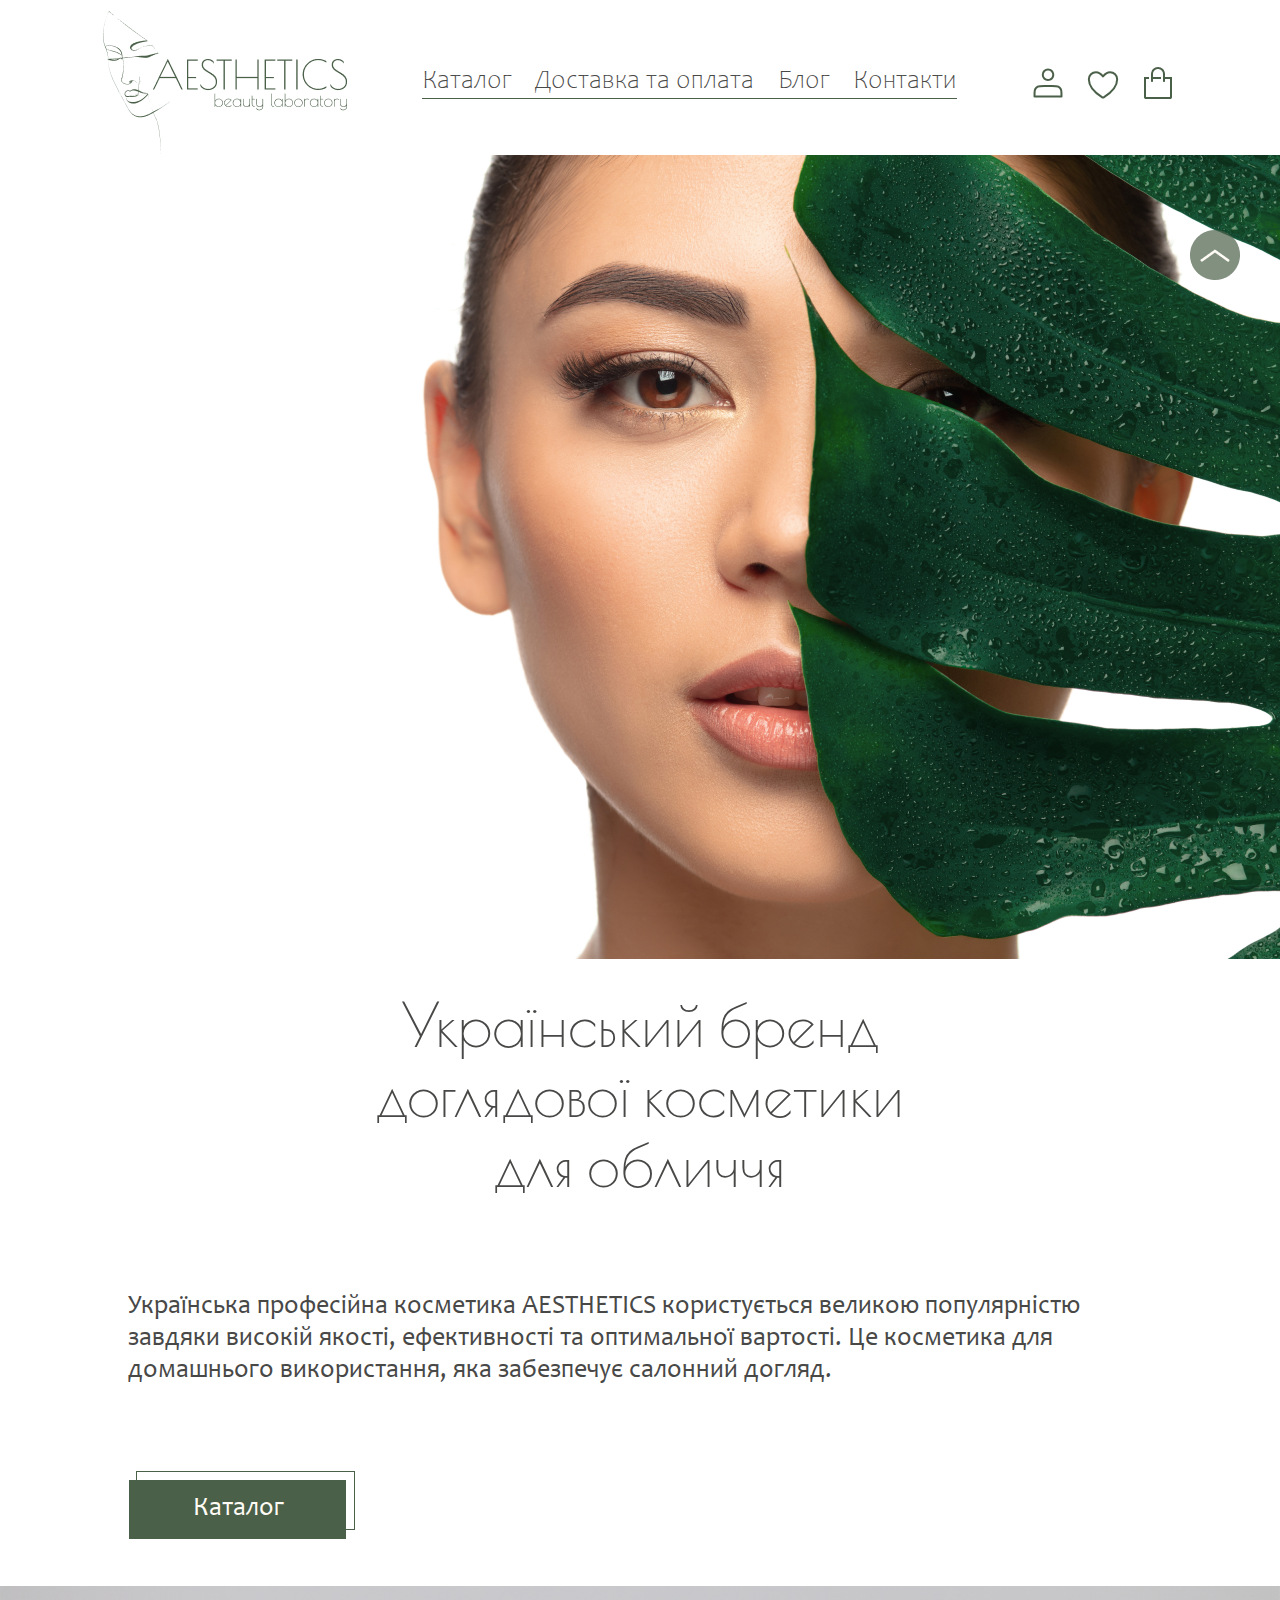
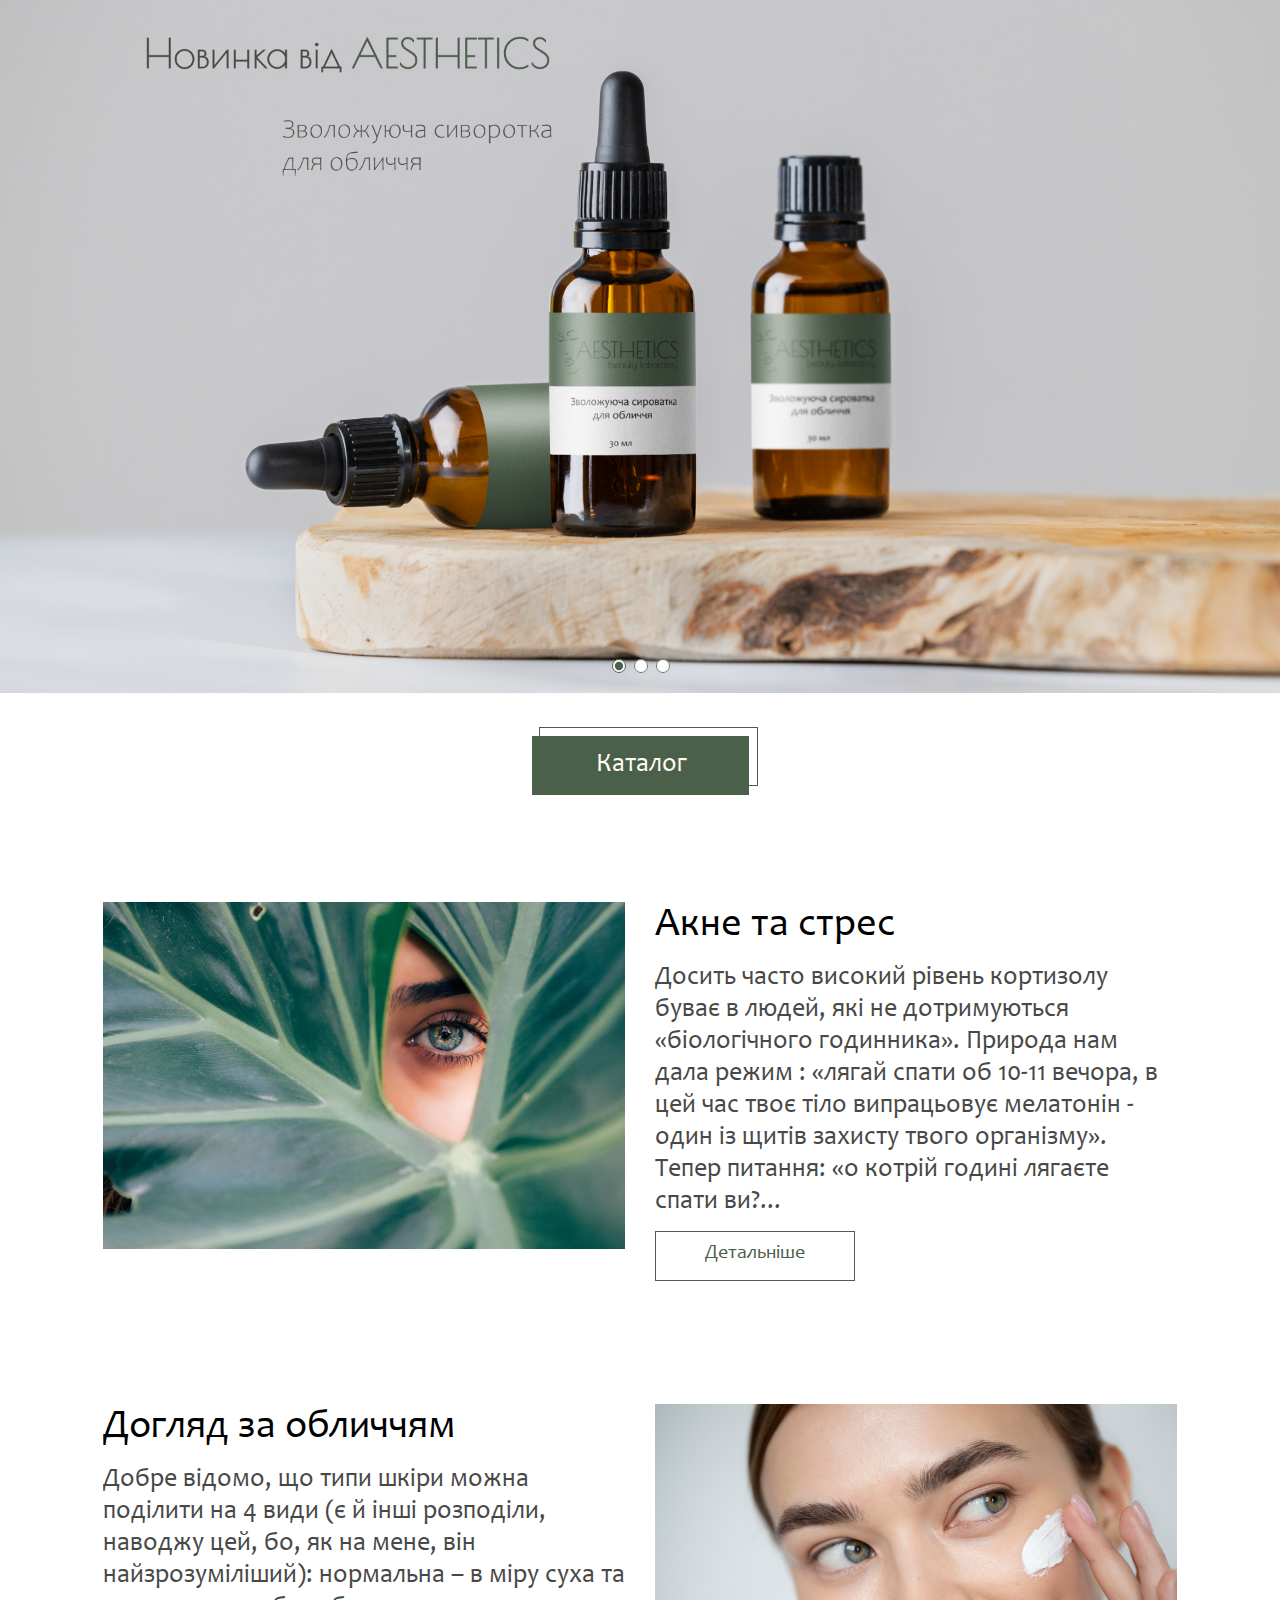
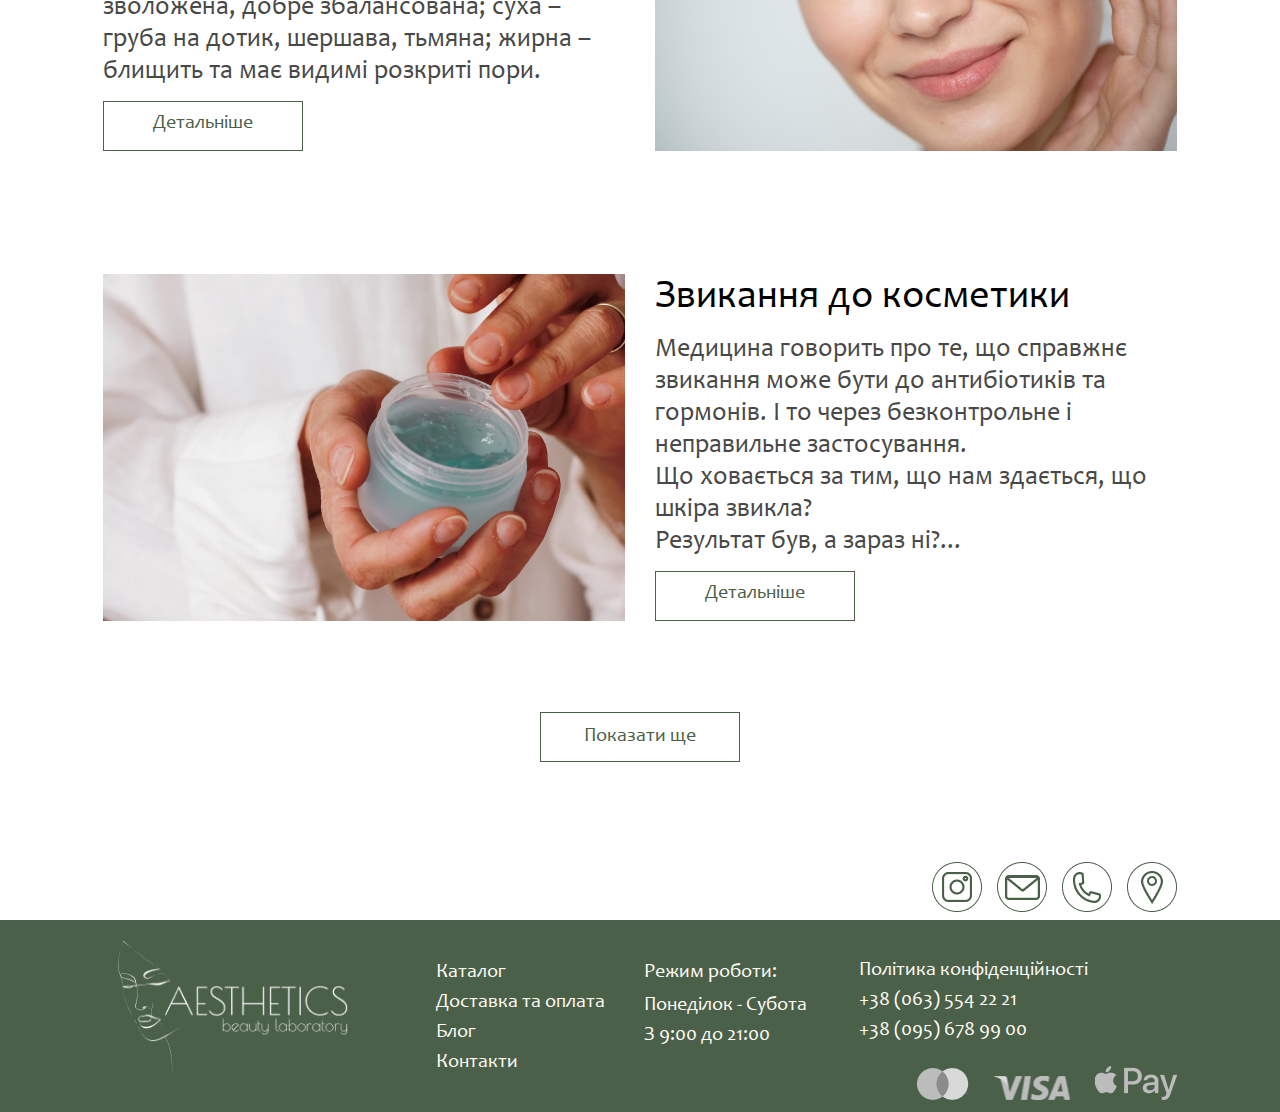
==== index.html @ 7d7f5aa7 "Modified responsive design for hero section" ====
<!DOCTYPE html>
<html xmlns="http://www.w3.org/1999/xhtml" lang="uk">
<head>
	<meta http-equiv="Content-Type" content="text/html; charset=utf-8" />
	<meta name="viewport" content="width=device-width; initial-scale=1" />
	<!-- <link href="//db.onlinewebfonts.com/c/e662339992c4abf5b43f537391bd3169?family=Candara" rel="stylesheet" type="text/css"/> -->
	<link rel="preconnect" href="https://fonts.googleapis.com">
	<link rel="preconnect" href="https://fonts.gstatic.com" crossorigin>
	<link href="https://fonts.googleapis.com/css2?family=Inter:wght@300&family=Poiret+One&display=swap" rel="stylesheet">
	<link rel="stylesheet" href="css/all.css" type="text/css"/>
	<link rel="stylesheet" href="css/fonts.css" type="text/css"/>
	<script src="https://code.jquery.com/jquery-3.6.3.min.js" integrity="sha256-pvPw+upLPUjgMXY0G+8O0xUf+/Im1MZjXxxgOcBQBXU=" crossorigin="anonymous"></script>
	<script src="./js/jquery-3.6.2.min.js"></script>
	<script src="./js/main.js"></script>
	<title>AESTHETICS</title>
</head>
<body>
	<div id="wrapper">
		<header>
			<div class="layout">
				<h1 class="hidden">Домашня сторінка- Aesthetics</h1>
				<a href="./index.html" target="_blank" rel="noopener noreferrer">
					<img src="./images/logo_2.png" alt="logo" class="header-logo">
				</a>
				<nav>
					<ul class="nav-menu">
						<li>
							<a href="./catalogue.html" target="_blank" rel="noopener noreferrer">Каталог</a>
						</li>
						<li>
							<a href="./delivery_payment.html" target="_blank" rel="noopener noreferrer">Доставка та оплата</a>
						</li>
						<li>
							<a href="./blog/acne_stress.html" target="_blank" rel="noopener noreferrer">Блог</a>
						</li>
						<li>
							<a href="./contacts.html" target="_blank" rel="noopener noreferrer">Контакти</a>
						</li>
					</ul>
				</nav>
				<ul class="user-utilities user-utilities-main">
					<li class="nav-cabinet">
						<a href="./personal_cabinet.html" target="_blank" rel="noopener noreferrer">
						</a>
					</li>
					<li class="nav-favorite">
						<a href="./personal_cabinet.html#wish-list" target="_blank" rel="noopener noreferrer">
						</a>
					</li>
					<li class="nav-basket">
						<a href="./basket.html" target="_blank" rel="noopener noreferrer">
						</a>
					</li>
				</ul>
				<!-- <div class="mobile-menu-utilities">
					<ul class="user-utilities-burger">
						<li class="nav-cabinet">
							<a href="./personal_cabinet.html" target="_blank" rel="noopener noreferrer">
							</a>
						</li>
						<li class="nav-basket">
							<a href="./basket.html" target="_blank" rel="noopener noreferrer">
							</a>
						</li>
					</ul> -->
					<!-- <div class="burger-menu">
						<input class="menu-btn" type="checkbox" id="menu-btn" />
						<label class="menu-icon" for="menu-btn"><span class="navicon"></span></label>
						<ul class="menu">
							<li>
								<a href="./catalogue.html" target="_blank" rel="noopener noreferrer">Каталог</a>
							</li>
							<li>
								<a href="./delivery_payment.html" target="_blank" rel="noopener noreferrer">Доставка та оплата</a>
							</li>
							<li>
								<a href="./blog/acne_stress.html" target="_blank" rel="noopener noreferrer">Блог</a>
							</li>
							<li>
								<a href="./contacts.html" target="_blank" rel="noopener noreferrer">Контакти</a>
							</li>
						</ul>
					</div> -->
				<!-- </div> -->
			</div>
		</header>
		<main>
			<div id="content">
				<section class="first-view">
					<div class="img-holder">
						<img src="./images/woman_palm_leave.png" alt="woman hidding after palm tree leave">
					</div>
					<div class="text-layout">
						<div class="text">
							<h2>
								Український бренд
								<br> доглядової косметики
								<br> для обличчя
							</h2>
							<p>
								Українська професійна косметика AESTHETICS користується великою популярністю завдяки високій якості, ефективності та оптимальної вартості. Це косметика для домашнього використання, яка забезпечує салонний догляд.
							</p>
							<div class="catalogue-btn-container">
								<a href="./catalogue.html" target="_blank" rel="noopener noreferrer nofollow">Каталог</a>
							</div>
						</div>
					</div>
				</section>
				<section class="novelty">
					<h2 class="hidden">Банери</h2>
					<div class="img-holder">
						<img src="./images/hero_banner.png" alt="Serum Bottles" class="slide1" id="slide1">
						<img src="./images/hero_banner_5.jpg" alt="Serum Bottles" class="slide2" id="slide2">
						<img src="./images/hero_banner_7.png" alt="Serum Bottles" class="slide3" id="slide3">
						<!-- <h2 class="novelty-title">Новинка від AESTHETICS</h2>
						<p class="novelty-text">Зволожуюча сиворотка для обличчя</p> -->
					</div>
					<div class="radio-btn">
						<form action="index.html" method="post" id="slider-form" onclick = 'showSlides(event)'>
							<input type="radio" id="newProductRadioBtn1" name="newProduct" checked="checked">
							<input type="radio" id="newProductRadioBtn2" name="newProduct">
							<input type="radio" id="newProductRadioBtn3" name="newProduct">
						</form>
					</div>
					<div class="catalogue-btn-container">
						<a href="./catalogue.html" target="_blank" rel="noopener noreferrer nofollow">Каталог</a>
					</div>
				</section>
				<section class="main-blog">
					<div class="layout">
						<h2 class="hidden">Блог прев'ю</h2>
						<ul>
							<li class="acne-stress" id="blog-1">
								<div class="img-holder">
									<img src="./images/acne_stress.png" alt="Eye and palm leave">
								</div>
								<div class="text">
									<h3>
										Акне та стрес
									</h3>
									<p>
										Досить часто високий рівень кортизолу буває в людей, які не дотримуються «біологічного годинника». Природа нам дала режим : «лягай спати об 10-11 вечора, в цей час твоє тіло випрацьовує мелатонін -  один із щитів захисту твого організму». Тепер питання: «о котрій годині лягаєте спати ви?...
									</p>
									<img src="./images/acne_stress.png" alt="Eye and palm leave" class="main-blog-mobile">
									<a href="../blog/acne_stress.html" target="_blank" rel="noopener noreferrer nofollow" class="more-details-btn">Детальніше</a>
								</div>
							</li>
							<li class="face-care">
								<div class="text">
									<h3>
										Догляд за обличчям
									</h3>
									<p>
										Добре відомо, що типи шкіри можна поділити на 4 види (є й інші розподіли, наводжу цей, бо, як на мене, він найзрозуміліший): нормальна – в міру суха та зволожена, добре збалансована; суха – груба на дотик, шершава, тьмяна; жирна – блищить та має видимі розкриті пори.
									</p>
									<img src="./images/face_care.png" alt="Woman smears her face with cream" class="main-blog-mobile">
									<a href="#" target="_blank" rel="noopener noreferrer nofollow" class="more-details-btn">Детальніше</a>
								</div>
								<div class="img-holder">
										<img src="./images/face_care.png" alt="Woman smears her face with cream">
								</div>
							</li>
							<li class="cosmetics-addictivity">
								<div class="img-holder">
									<img src="./images/addictivity.png" alt="Cream in hands">
								</div>
								<div class="text">
									<h3>
										Звикання до косметики
									</h3>
									<div class="text-blog-mobile">
										<p>
											Медицина говорить про те, що справжнє звикання може бути до антибіотиків та гормонів. І то через безконтрольне і неправильне застосування.
										</p>
										<p>
											Що ховається за тим, що нам здається, що шкіра звикла?</p>
										<p>
											Результат був, а зараз ні?...
		                </p>
									</div>
									<p class="text-blog-1">
										Медицина говорить про те, що справжнє звикання може бути до антибіотиків та гормонів. І то через безконтрольне і неправильне застосування.
									</p>
									<p class="text-blog-2">
										Що ховається за тим, що нам здається, що шкіра звикла?</p>
									<p class="text-blog-3">
										Результат був, а зараз ні?...
	                </p>
									<img src="./images/addictivity.png" alt="Cream in hands" class="main-blog-mobile">
									<a href="#" target="_blank" rel="noopener noreferrer nofollow" class="more-details-btn">Детальніше</a>
								</div>
							</li>
						</ul>
						<div class="show-more">
							<a href="./blog/acne_stress.html" target="_blank" rel="noopener noreferrer" class="show-more-btn">Показати ще</a>
						</div>
					</div>
				</section>
			</div>
		</main>
		<footer>
			<section class="footer-quick-contacts">
				<div class="layout">
					<h2 class="hidden">
						Швидкі контакти
					</h2>
					<ul>
						<li class="footer-instagram">
							<a href="#" target="_blank" rel="noopener noreferrer">
							</a>
						</li>
						<li class="footer-email">
							<a href="#" target="_blank" rel="noopener noreferrer">
							</a>
						</li>
						<li class="footer-phone">
							<a href="#" target="_blank" rel="noopener noreferrer">
							</a>
						</li>
						<li class="footer-location">
							<a href="#" target="_blank" rel="noopener noreferrer">
							</a>
						</li>
					</ul>
				</div>
			</section>
			<section class="footer-main">
				<div class="layout">
					<h2 class="hidden">
						Додаткова інформація
					</h2>
					<div class="footer-logo">
						<a href="./index.html" target="_blank" rel="noopener noreferrer">
						<img src="./images/logo_3.png" alt="logo" width="232">
						</a>
					</div>
					<div class="footer-nav">
						<ul>
							<li>
								<a href="./catalogue.html" target="_blank" rel="noopener noreferrer">
									Каталог
								</a>
							</li>
							<li>
								<a href="./delivery_payment.html" target="_blank" rel="noopener noreferrer">
									Доставка та оплата
								</a>
							</li>
							<li>
								<a href="./blog/acne_stress.html" target="_blank" rel="noopener noreferrer">Блог</a>
							</li>
							<li>
								<a href="./contacts.html" target="_blank" rel="noopener noreferrer">
									Контакти
								</a>
							</li>
						</ul>
					</div>
					<div class="working-hours">
						<h3>
							Режим роботи:
						</h3>
						<ul>
							<li>
								Понеділок - Субота
							</li>
							<li>
								З 9:00 до 21:00
							</li>
						</ul>
					</div>
					<div class="footer-last">
						<ul class="footer-contacts">
								<li>
									<a href="#">Політика конфіденційності</a>
								</li>
								<li>
									<a href="tel:+380635542221">+38 (063) 554 22 21</a>
								</li>
								<li>
									<a href="tel:+380956789900">+38 (095) 678 99 00</a>
								</li>
						</ul>
						<div class="payment-methods">
							<ul>
								<li class="mastercard">
								</li>
								<li class="visa">
								</li>
								<li class="apay">
								</li>
							</ul>
						</div>
					</div>
				</div>
			</section>
			<a href="#" class="main-scroll" id="main-scroll" style="visibility: visible;">
				<img src="./images/round_scroll.png" alt="Scroll up">
			</a>
		</footer>
	</div>
</body>
</html>
---- css/all.css ----
/***************************************************              GENERAL RESET STYLES             ***************************************************/

:root {
  --primary-text-color: #484847;
  --secondary-text-color: #FFFBF5;
  --primary-header-color: #000000;
  --primary-accent-color: #4B6049;
}

html, body, div, span, object, iframe,
h1, h2, h3, h4, h5, h6, p, blockquote, pre,
abbr, address, cite, code,
del, dfn, em, img, ins, kbd, q, samp,
small, strong, sub, sup, var,
b, i,
dl, dt, dd, ol, ul, li,
fieldset, form, label, legend,
table, caption, tbody, tfoot, thead, tr, th, td,
article, aside, canvas, details, figcaption, figure,
footer, header, hgroup, menu, nav, section, summary,
time, mark, audio, video {
  margin:0;
  padding:0;
  border:0;
  outline:0;
  font-size:100%;
  vertical-align:baseline;
  background:transparent;
  scroll-behavior: smooth;
}
* {box-sizing: border-box;}
*:focus {outline: none;}
/* body {line-height:1;} */
article,aside,details,figcaption,figure,
footer,header,hgroup,menu,nav,section {
  display:block;
}
nav ul {list-style:none;}
ol, ul {
	list-style: none;
	margin:0;
	padding:0;
}
a {
  margin:0;
  padding:0;
  font-size:100%;
  vertical-align:baseline;
  background:transparent;
	text-decoration:none;
  color: inherit;
}
a:hover {text-decoration:none;}
table {
  border-collapse:collapse;
  border-spacing:0;
}
img {
	border-style:none;
	max-width:100%;
}
form fieldset {
	margin:0;
	padding:0;
	border:none;
}
input, textarea, select {
	vertical-align:middle;
	color:#000;
	padding:0;
}
input, select {vertical-align:middle;}
/* input::-webkit-input-placeholder{color:#000;}
input:focus::-webkit-input-placeholder{color:#000;} */
/*
@media (min-width: 1921px){}
@media (width: 1920px){}
@media (min-width: 1440px) and (max-width: 1919px) {}
@media (min-width: 1360px) and (max-width: 1439px) {}
@media (min-width: 1280px) and (max-width: 1359px) {}
@media (min-width: 1024px) and (max-width: 1279px) {}
@media (min-width: 768px) and (max-width: 1023px) {}
@media (min-width: 375px) and (max-width: 767px) {}
@media (min-width: 320px) and (max-width: 374px) {}
*/
/*
@media (max-width: 1919px) {}
@media (max-width: 1439px) {}
@media (max-width: 1279px) {}
@media (max-width: 767px) {}
*/
body {
  color: var(--primary-text-color);
  font-family: 'Candara', sans-serif;
  font-weight: 400;
  font-size: 26px;
  line-height: 1.23;
}
#wrapper {
	display:block;
	position:relative;
	width:100%;
	height:100%;
}
.layout {
  display: block;
  position:relative;
  overflow: hidden;
  max-width: 1074px;
	margin: 0 auto;
}
header,
main,
footer,
section{
  display: block;
  position:relative;
  overflow: hidden;
  width: 100%;
  margin: 0 auto;
}
#content {
  display: block;
  position: relative;
  overflow: hidden;
  width: 100%;
}
.main-scroll {
  position: fixed;
  z-index: 4;
  width: 50px;
  height: 50px;
  left: 80.5%;
  top: 271px;
}
@media (max-width: 1439px) {
  .main-scroll{
    left: 93%;
    top: 230px;
  }
}
@media (max-width: 1279px) {
  .main-scroll{
    display: none;
  }
}
/* @media (max-width: 1119px) {
  .main-scroll{
    display: none;
  }
} */
@media (max-width: 1074px) {
  .main-scroll{
    display: block;
    top: 185px;
    left: 92%;
    width: 40px;
    height: 40px;
  }
}
.hidden {
  text-indent: -9999px;
  position: absolute;
  top: -9999px;
  left: -9999px;
}

/*--------------------Navigation Section */
header .layout {
  display: flex;
  align-items: center;
  justify-content: space-between;
  max-height: 144px;
  margin: 11px auto 0 auto;
}
@media (max-width: 1074px) {
  header{
    padding-right: 16px;
    padding-left: 16px;
  }
}
/* @media (max-width: 783px) {
  header{
    max-height: 700px;
  }
} */
header .header-logo {
  max-width: 246px;
}
@media (max-width: 1074px) {
  header .header-logo{
    max-width: 200px;
  }
}
header .layout a{
  max-height: 144px;
}
header .nav {
  max-width: 678px;
}
header .nav-menu{
  display: flex;
  justify-content: space-between;
  width: 535px;
  margin: 0 auto;
  border-bottom: 0.5px solid var(--primary-accent-color);
  font-weight: 300;
}
@media (max-width: 1074px) {
  header .nav-menu{
    padding-right: 15px;
    padding-left: 15px;
  }
}
@media (max-width: 929px) {
  header .nav-menu{
    padding-right: 10px;
    padding-left: 10px;
    flex-wrap: wrap;
    max-width: 440px;
    justify-content: space-evenly;
  }
}
@media (max-width: 783px) {
  header .nav-menu{
    display: none;
  }
}
header .nav-menu li{
  transition: all 400ms ease-in-out;
}
header .nav-menu li:hover{
  transform: scale(1.1);
}
header .user-utilities{
  width: 148px;
  display: flex;
  flex-direction: row;
  justify-content: space-between;
}
@media (max-width: 1074px) {
  header .user-utilities{
    max-width: 148px;
  }
}
@media (max-width: 783px) {
  header .user-utilities{
    display: none;
  }
}
header .user-utilities a{
  display: block;
  width: 39px;
  height: 39px;
}

/* @media (max-width 783px){
  header .user-utilities a{
    width: 30px;
    height: 30px;
  }
} */
header .nav-cabinet a,
header .nav-favorite a,
header .nav-basket a {
  transition: all 400ms ease-in-out;
}
header .nav-cabinet a:hover,
header .nav-favorite a:hover,
header .nav-basket a:hover {
  transform: rotate(360deg);
}
header .nav-cabinet a{
  background: url("data:image/svg+xml;charset=UTF-8,%3csvg width='37' height='37' viewBox='0 0 37 37' fill='none' xmlns='http://www.w3.org/2000/svg'%3e%3cpath d='M18.0078 15.0234C18.6973 15.0234 19.3799 14.8876 20.0169 14.6238C20.6539 14.36 21.2326 13.9733 21.7201 13.4857C22.2076 12.9982 22.5943 12.4195 22.8582 11.7825C23.122 11.1456 23.2578 10.4629 23.2578 9.77344C23.2578 9.084 23.122 8.40131 22.8582 7.76435C22.5943 7.12739 22.2076 6.54863 21.7201 6.06113C21.2326 5.57362 20.6539 5.18691 20.0169 4.92307C19.3799 4.65923 18.6973 4.52344 18.0078 4.52344C16.6154 4.52344 15.2801 5.07656 14.2955 6.06113C13.3109 7.04569 12.7578 8.38105 12.7578 9.77344C12.7578 11.1658 13.3109 12.5012 14.2955 13.4857C15.2801 14.4703 16.6154 15.0234 18.0078 15.0234V15.0234ZM4.50781 30.6234V31.5234H31.5078V30.6234C31.5078 27.2634 31.5078 25.5834 30.8538 24.2994C30.2786 23.1705 29.3607 22.2527 28.2318 21.6774C26.9478 21.0234 25.2678 21.0234 21.9078 21.0234H14.1078C10.7478 21.0234 9.06781 21.0234 7.78381 21.6774C6.65489 22.2527 5.73704 23.1705 5.16181 24.2994C4.50781 25.5834 4.50781 27.2634 4.50781 30.6234Z' stroke='%234B6049' stroke-width='2' stroke-linecap='round' stroke-linejoin='round'/%3e%3c/svg%3e ") no-repeat center;
}
/* @media (max-width: 783px) {
  header .nav-cabinet a{
    background: url("../images/icon_cabinet.png") no-repeat center;
  }
} */
header .nav-cabinet a:hover{
  background: url("data:image/svg+xml;charset=UTF-8,%3csvg width='40' height='40' viewBox='0 0 40 40' fill='none' xmlns='http://www.w3.org/2000/svg'%3e%3cpath d='M20 40C31.0457 40 40 31.0457 40 20C40 8.95431 31.0457 0 20 0C8.95431 0 0 8.95431 0 20C0 31.0457 8.95431 40 20 40Z' fill='%234B6049'/%3e%3cpath d='M20 18C20.4596 18 20.9148 17.9095 21.3394 17.7336C21.764 17.5577 22.1499 17.2999 22.4749 16.9749C22.7999 16.6499 23.0577 16.264 23.2336 15.8394C23.4095 15.4148 23.5 14.9596 23.5 14.5C23.5 14.0404 23.4095 13.5852 23.2336 13.1606C23.0577 12.736 22.7999 12.3501 22.4749 12.0251C22.1499 11.7001 21.764 11.4423 21.3394 11.2664C20.9148 11.0905 20.4596 11 20 11C19.0717 11 18.1815 11.3687 17.5251 12.0251C16.8687 12.6815 16.5 13.5717 16.5 14.5C16.5 15.4283 16.8687 16.3185 17.5251 16.9749C18.1815 17.6313 19.0717 18 20 18V18ZM11 28.4V29H29V28.4C29 26.16 29 25.04 28.564 24.184C28.1805 23.4314 27.5686 22.8195 26.816 22.436C25.96 22 24.84 22 22.6 22H17.4C15.16 22 14.04 22 13.184 22.436C12.4314 22.8195 11.8195 23.4314 11.436 24.184C11 25.04 11 26.16 11 28.4Z' stroke='%23FFFBF5' stroke-width='1.33333' stroke-linecap='round' stroke-linejoin='round'/%3e%3c/svg%3e ") no-repeat center;
}
header .nav-favorite a{
  background: url("data:image/svg+xml;charset=UTF-8,%3csvg width='37' height='37' viewBox='0 0 37 37' fill='none' xmlns='http://www.w3.org/2000/svg'%3e%3cg clip-path='url(%23clip0_498_3283)'%3e%3cpath d='M10.9232 7.27344C7.01176 7.27344 3.83984 10.4128 3.83984 14.2859C3.83984 17.4125 5.07943 24.833 17.2812 32.3343C17.4997 32.4673 17.7507 32.5376 18.0065 32.5376C18.2624 32.5376 18.5133 32.4673 18.7318 32.3343C30.9336 24.833 32.1732 17.4125 32.1732 14.2859C32.1732 10.4128 29.0013 7.27344 25.0898 7.27344C21.1784 7.27344 18.0065 11.5234 18.0065 11.5234C18.0065 11.5234 14.8346 7.27344 10.9232 7.27344Z' stroke='%234B6049' stroke-width='2' stroke-linecap='round' stroke-linejoin='round'/%3e%3c/g%3e%3cdefs%3e%3cclipPath id='clip0_498_3283'%3e%3crect width='32' height='28' fill='white' transform='translate(2.00781 6.02344)'/%3e%3c/clipPath%3e%3c/defs%3e%3c/svg%3e ") no-repeat center;
}
header .nav-favorite a:hover{
  background: url("data:image/svg+xml;charset=UTF-8,%3csvg width='40' height='40' viewBox='0 0 40 40' fill='none' xmlns='http://www.w3.org/2000/svg'%3e%3cpath d='M20 40C31.0457 40 40 31.0457 40 20C40 8.95431 31.0457 0 20 0C8.95431 0 0 8.95431 0 20C0 31.0457 8.95431 40 20 40Z' fill='%234B6049'/%3e%3cpath d='M15 11.0833C12.239 11.0833 10 13.2993 10 16.0333C10 18.2403 10.875 23.4783 19.488 28.7733C19.6423 28.8671 19.8194 28.9168 20 28.9168C20.1806 28.9168 20.3577 28.8671 20.512 28.7733C29.125 23.4783 30 18.2403 30 16.0333C30 13.2993 27.761 11.0833 25 11.0833C22.239 11.0833 20 14.0833 20 14.0833C20 14.0833 17.761 11.0833 15 11.0833Z' stroke='%23FFFBF5' stroke-width='1.41176' stroke-linecap='round' stroke-linejoin='round'/%3e%3c/svg%3e ") no-repeat center;
}
@media (max-width: 783px) {
  header .nav-favorite{
    display: none;
  }
}
@media (max-width: 783px) {
  header .user-utilities.user-utilities-main {
    display: none;
  }
}
header .nav-basket a{
  background: url("data:image/svg+xml;charset=UTF-8,%3csvg width='36' height='36' viewBox='0 0 36 36' fill='none' xmlns='http://www.w3.org/2000/svg'%3e%3cg clip-path='url(%23clip0_9_1594)'%3e%3cpath d='M25 12.0156V9.061C25 8.14031 24.8189 7.22864 24.4672 6.37803C24.1154 5.52742 23.5998 4.75454 22.9497 4.10351C22.2997 3.45248 21.5281 2.93606 20.6788 2.58373C19.8295 2.23139 18.9193 2.05005 18 2.05005C17.0807 2.05005 16.1705 2.23139 15.3212 2.58373C14.4719 2.93606 13.7003 3.45248 13.0503 4.10351C12.4002 4.75454 11.8846 5.52742 11.5328 6.37803C11.1811 7.22864 11 8.14031 11 9.061V16.072C11 16.3376 11.1054 16.5923 11.2929 16.7802C11.4804 16.968 11.7348 17.0735 12 17.0735C12.2652 17.0735 12.5196 16.968 12.7071 16.7802C12.8946 16.5923 13 16.3376 13 16.072V14.0188H21V12.0156H13V9.061C13 7.73285 13.5268 6.45909 14.4645 5.51994C15.4021 4.58079 16.6739 4.05318 18 4.05318C19.3261 4.05318 20.5979 4.58079 21.5355 5.51994C22.4732 6.45909 23 7.73285 23 9.061V16.0219C23 16.2875 23.1054 16.5423 23.2929 16.7301C23.4804 16.9179 23.7348 17.0234 24 17.0234C24.2652 17.0234 24.5196 16.9179 24.7071 16.7301C24.8946 16.5423 25 16.2875 25 16.0219V14.0188H30V32.0469H6V14.0188H9V12.0156H4V32.1371C4 32.6444 4.20123 33.131 4.55943 33.4897C4.91762 33.8485 5.40344 34.05 5.91 34.05H30.09C30.5966 34.05 31.0824 33.8485 31.4406 33.4897C31.7988 33.131 32 32.6444 32 32.1371V12.0156H25Z' fill='%234B6049'/%3e%3c/g%3e%3cdefs%3e%3cclipPath id='clip0_9_1594'%3e%3crect width='36' height='36' fill='white'/%3e%3c/clipPath%3e%3c/defs%3e%3c/svg%3e ") no-repeat center;
}
header .nav-basket a:hover{
  background: url("data:image/svg+xml;charset=UTF-8,%3csvg width='40' height='40' viewBox='0 0 40 40' fill='none' xmlns='http://www.w3.org/2000/svg'%3e%3cpath d='M20 40C31.0457 40 40 31.0457 40 20C40 8.95431 31.0457 0 20 0C8.95431 0 0 8.95431 0 20C0 31.0457 8.95431 40 20 40Z' fill='%234B6049'/%3e%3cpath d='M24.667 15.977V14.0072C24.667 13.3934 24.5463 12.7856 24.3118 12.2186C24.0772 11.6515 23.7335 11.1362 23.3002 10.7022C22.8668 10.2682 22.3524 9.92393 21.7862 9.68904C21.22 9.45415 20.6132 9.33325 20.0003 9.33325C19.3875 9.33325 18.7807 9.45415 18.2145 9.68904C17.6483 9.92393 17.1338 10.2682 16.7005 10.7022C16.2672 11.1362 15.9234 11.6515 15.6889 12.2186C15.4544 12.7856 15.3337 13.3934 15.3337 14.0072V18.6812C15.3337 18.8583 15.4039 19.0281 15.5289 19.1533C15.6539 19.2786 15.8235 19.3489 16.0003 19.3489C16.1771 19.3489 16.3467 19.2786 16.4717 19.1533C16.5968 19.0281 16.667 18.8583 16.667 18.6812V17.3124H22.0003V15.977H16.667V14.0072C16.667 13.1218 17.0182 12.2726 17.6433 11.6465C18.2684 11.0204 19.1163 10.6687 20.0003 10.6687C20.8844 10.6687 21.7322 11.0204 22.3573 11.6465C22.9825 12.2726 23.3337 13.1218 23.3337 14.0072V18.6478C23.3337 18.8249 23.4039 18.9947 23.5289 19.1199C23.6539 19.2452 23.8235 19.3155 24.0003 19.3155C24.1771 19.3155 24.3467 19.2452 24.4717 19.1199C24.5968 18.9947 24.667 18.8249 24.667 18.6478V17.3124H28.0003V29.3312H12.0003V17.3124H14.0003V15.977H10.667V29.3913C10.667 29.7295 10.8011 30.0539 11.0399 30.2931C11.2787 30.5322 11.6026 30.6666 11.9403 30.6666H28.0603C28.398 30.6666 28.7219 30.5322 28.9607 30.2931C29.1995 30.0539 29.3337 29.7295 29.3337 29.3913V15.977H24.667Z' fill='%23FFFBF5'/%3e%3c/svg%3e") no-repeat center;
}


/* --------------------Main Page */
/* --------------------First-View Section */
.first-view{
  display: flex;
  justify-content: space-between;
  align-items: center;
  overflow: hidden;
  width: 100%;
  height: 100%;
}
@media (max-width: 1439px) {
  .first-view{
    display: flex;
    flex-direction: column;
  }
}
.first-view .img-holder{
  display: block;
  overflow: hidden;
  width: auto;
  max-width: 1123px;
  position: absolute;
  z-index: 1;
  right: -12%;
  top: 0;
}
@media (max-width: 1439px) {
  .first-view .img-holder{
    position: relative;
    right: -11%;
    width: 100%;
  }
}
@media (max-width: 1074px) {
  .first-view .img-holder{
    position: relative;
    right: 0;
    width: 100%;
  }
}
@media (max-width: 360px) {
  .first-view .img-holder{
    height: 238px;
  }
}
.first-view .img-holder img{
  width: 100%;
  height: 100%;
  display: block;
  overflow: hidden;
}
@media (max-width: 360px) {
  .first-view .img-holder img{
    width: 360px;
    height: 238px;
  }
}
.first-view .text-layout{
  width: 1074px;
  margin: auto auto;
  display: flex;
  align-items: center;
  padding-top: 75px;
  padding-bottom: 75px;
}
@media (max-width: 1439px) {
  .first-view .text-layout{
    padding-top: 30px;
    padding-bottom: 48px;
    margin: 0 auto;
    justify-content: center;
    width: 90%;
  }
}
@media (max-width: 635px) {
  .first-view .text-layout{
    padding-bottom: 0;
    padding-top: 15px;
  }
}
.first-view .text{
  position: relative;
  z-index: 2;
  height: 100%;
  display: flex;
  flex-direction: column;
  justify-content: center;
  align-items: flex-start;
  gap: 92px;
}
@media (max-width: 1279px) {
  .first-view .text {
    padding-top: 30px;
    padding-bottom: 48px;
    gap: 20px;
    margin: 0 auto;
  }
}
@media (max-width: 635px) {
  .first-view .text{
    padding-top: 0;
    padding-bottom: 0;
    gap: 15px;
  }
}
.first-view .text h2{
  max-width: 580px;
  font-family: 'Poiret One', cursive;
  font-weight: 400;
  font-size: 60px;
  line-height: 1.17;
}
@media (max-width: 1439px) {
  .first-view .text h2{
    max-width: 90vw;
    margin: 0 auto;
    text-align: center;
  }
}
@media (max-width: 635px) {
  .first-view .text h2{
    font-family: 'Poiret One';
    font-size: 32px;
    line-height: 115.625%; /* 37px/32 */
    color: #484847;
    text-align: left;
    max-width: 100%;
    margin: 0;
  }
}
.first-view .text p{
  max-width: 490px;
}
@media (max-width: 1439px) {
  .first-view .text p{
    max-width: 80vw;
  }
}
@media (max-width: 635px) {
  .first-view .text p{
    font-family: 'Candara';
    font-size: 18px;
    line-height: 122.222222%; /* 22px/18 */
    color: #484847;
    margin-bottom: 15px;
  }
}
.first-view .catalogue-btn-container,
.novelty .catalogue-btn-container {
  display: block;
  width: 219px;
  height: 59px;
  position: relative;
  top: -8px;
  left: 8px;
  border: 1px solid var(--primary-accent-color);
}
@media (max-width: 635px) {
  .first-view .catalogue-btn-container{
    width: 132px;
    height: 42px;
    top: -4px;
    left: 4px;
  }
}
.first-view .text a,
.novelty .catalogue-btn-container a {
  display: block;
  overflow: hidden;
  max-width: 219px;
  max-height: 59px;
  padding: 10px 64px;
  margin: 8px 8px -8px -8px;
  text-align: center;
  line-height: 1.5;
  background-color: var(--primary-accent-color);
  color: var(--secondary-text-color);
  transition: all 400ms ease-in-out;
}
@media (max-width: 635px) {
  .first-view .text a{
    font-size: 18px;
    line-height: 122.222222%; /* 22px/18 */
    padding: 10px 34px;
    margin: 4px 4px -4px -4px;
  }
}
.first-view .text a:hover,
.novelty .catalogue-btn-container a:hover {
  transform: translateY(-8px) translateX(8px);
}
@media (max-width: 635px) {
  .first-view .text a:hover{
    transform: translateY(-4px) translateX(4px);
  }
}
.first-view .text a:focus,
.novelty .catalogue-btn-container a:focus {
   outline: none;
}


/* --------------- Banner Section */
.novelty{
  display: block;
  overflow: hidden;
  width: 100%;
  max-width: 1920px;
}
@media (max-width: 1074px) {
  .novelty {
    margin-top: 40px;
    margin-bottom: 40px;
  }
}
.novelty .img-holder{
  display: block;
  overflow: hidden;
  position: relative;
  z-index: 1;
  max-width: 1920px;
  max-height: 1060px;
  /* height: 100%; */
}
.novelty .img-holder img{
  overflow: hidden;
  width: 100%;
  height: 100%;
  max-height: 1060px;
  min-height: 238px;
  transition: all .3s ease-in-out;
}
.novelty .radio-btn form{
  display: flex;
  justify-content: center;
  position: absolute;
  z-index: 2;
  width: 5.21%;
  margin-left: 47.39%;
  margin-top: -40px;
}
.radio-btn form input[type="radio"]{
  width: 20px;
  height: 20px;
  accent-color: var(--primary-accent-color);
  background-color: transparent;
}
.novelty .catalogue-btn-container {
  margin: 42px auto 108px auto;
}
@media (max-width: 1074px) {
  .novelty .catalogue-btn-container {
    display: none;
  }
}
.slide1{
  display: block;
}
.slide2,
.slide3 {
  display: none;
}

/* ---------------Blog Main-Page Section */
.main-blog ul {
  display: flex;
  flex-direction: column;
  gap: 123px;
  margin: 0 auto 91px auto;
}
@media (max-width: 1119px) {
  .main-blog ul{
    gap: 50px;
    margin: 0 auto 40px auto;
  }
}
.main-blog li {
  display: flex;
  flex-wrap: wrap;
  gap: 30px;
}
@media (max-width: 1119px) {
  .main-blog li{
    flex-direction: column;
  }
}
@media (max-width: 1119px) {
  .main-blog li:first-of-type,
  .main-blog li:last-of-type{
    flex-direction: column-reverse;
  }
}
.main-blog .img-holder{
  display: block;
  overflow: hidden;
  min-width: 328px;
  height: 100%;
}
.main-blog .img-holder img{
  display: block;
  overflow: hidden;
  width: 100%;
  height: 100%;
}
@media (max-width: 1119px) {
  .main-blog .img-holder img,
  .main-blog .img-holder{
    display: none;
  }
}
.main-blog .text {
  max-width: 522px;
}
@media (max-width: 1119px) {
  .main-blog .text{
    max-width: 85%;
    margin: 0 auto;
    display: flex;
    flex-direction: column;
    gap: 30px;
  }
}
.main-blog h3 {
  color: var(--primary-header-color);
  margin: 0 0 12px 0;
  font-size: 40px;
  font-weight: 400;
}
.main-blog p {
  color: var(--primary-text-color);
}
.main-blog .text .text-blog-1,
.main-blog .text .text-blog-2,
.main-blog .text .text-blog-3{
  display: block;
}
.main-blog .text-blog-mobile{
  display: none;
}
@media (max-width: 1119px) {
  .main-blog .text-blog-mobile{
    display: block;
  }
}
@media (max-width: 1119px) {
  .main-blog .text .text-blog-1{
    display: none;
  }
}
@media (max-width: 1119px) {
  .main-blog .text .text-blog-2{
    display: none;
  }
}
@media (max-width: 1119px) {
  .main-blog .text .text-blog-3{
    display: none;
  }
}
.main-blog-mobile {
  display: none;
}
@media (max-width: 1119px) {
  .main-blog-mobile{
    display: block;
    width: 90%;
    min-height: 218px;
    margin: 0 auto;
  }
}
.main-blog .more-details-btn{
  display: block;
  position: relative;
  width: 200px;
  height: 50px;
  padding: 10px 20px;
  border: 1.5px solid var(--primary-accent-color);
  margin: 12px auto 0 0;
  font-size: 20px;
  line-height: 1.2;
  color: var(--primary-accent-color);
  text-align: center;
}
.main-blog .more-details-btn::after {
  content: url("../images/icon_arrow_right.png");
  position: absolute;
  right: -38px;
  width: 70px;
  opacity: 0;
}
.main-blog .more-details-btn:hover::after {
  opacity: 1;
  transition: opacity 400ms ease-in-out;
}

/* ----------------Show More Btn */
.show-more {
  display: flex;
  justify-content: center;
  margin-bottom: 100px;
}
.show-more-btn {
  display: flex;
  flex-direction: column;
  justify-content: center;
  align-items: center;
  width: 200px;
  min-height: 50px;
  border: 1.5px solid var(--primary-accent-color);
  position: relative;
  font-size: 20px;
  line-height: 1;
  color: var(--primary-accent-color);
}
.show-more-btn::after {
  content: url("../images/icon_arrow_down.png");
  position: absolute;
  top: 36px;
  opacity: 0;
}
.show-more-btn:hover::after {
  opacity: 1;
  transition: opacity 400ms ease-in-out;
}
@media (max-width: 1119px) {
  .main-blog .show-more{
    margin-bottom: 70px;
  }
}

/* ----------------Footer Upper Section */
.footer-quick-contacts ul{
  display: flex;
  justify-content: flex-end;
  gap: 15px;
  padding-bottom: 8px;
}
@media (max-width: 1279px) {
  .footer-quick-contacts{
    padding-left: 16px;
    padding-right: 16px;
  }
}
.footer-instagram,
.footer-email,
.footer-phone,
.footer-location{
  width: 50px;
  height: 50px;
  transition: all 400ms ease-in-out;
}
.footer-instagram{
  background: url("../images/icon_instagram.png") no-repeat center;
}
.footer-email{
  background: url("../images/icon_email.png") no-repeat center;
}
.footer-phone{
  background: url("../images/icon_phone.png") no-repeat center;
}
.footer-location{
  background: url("../images/icon_location.png") no-repeat center;
}
.footer-instagram:hover,
.footer-email:hover,
.footer-phone:hover,
.footer-location:hover{
  transform: rotate(360deg);
}
.footer-instagram:hover{
  background: url("../images/icon_instagram_hover.png") no-repeat center;
}
.footer-email:hover{
  background: url("../images/icon_email_hover.png") no-repeat center;
}
.footer-phone:hover{
  background: url("../images/icon_phone_hover.png") no-repeat center;
}
.footer-location:hover{
  background: url("../images/icon_location_hover.png") no-repeat center;
}

/* ----------------Footer Main Section */
.footer-main {
  background-color: var(--primary-accent-color);
  min-height: 192px;
  width: 100%;
}
@media (max-width: 1279px) {
  .footer-main{
    padding-right: 16px;
    padding-left: 16px;
    padding-bottom: 12px;
  }
}
.footer-main .layout{
  display: flex;
  align-items: flex-start;
  height: 100%;
  width: 100%;
  justify-content: space-between;
  font-weight: 400;
  font-size: 14px;
  line-height: 1.2;
}
.footer-logo {
  margin: auto 85px auto 15px;
  display: flex;
  align-self: center;
}
@media (max-width: 1119px) {
  .footer-logo{
    margin: auto 20px auto 0;
    max-width: 200px;
  }
}
@media (max-width: 767px) {
  .footer-logo{
    margin: auto 10px auto 0;
    width: 100px;
  }
}
.footer-nav{
  margin: 38px 37px 25px 0;
}
@media (max-width: 1074px) {
  .footer-nav{
    margin: 38px 20px 25px 0;
  }
}
.working-hours{
  margin: 38px 51px auto 0;
}
@media (max-width: 1074px) {
  .working-hours{
    margin: 38px 20px auto 0;
  }
}
.working-hours h3{
  font-weight: 400;
}
.footer-last {
  margin-top: 36px;
}
.footer-main .footer-nav,
.footer-main .working-hours,
.footer-main .footer-last{
  display: flex;
  flex-direction: column;
  gap: 3px;
  font-size: 20px;
  line-height: 1.5;
  color: var(--secondary-text-color);
}
.footer-main .footer-nav,
.footer-main .footer-contacts{
  transition: all 400ms ease-in-out;
}
.footer-main .footer-nav li:hover,
.footer-main .footer-contacts li:hover,
.footer-main .footer-contacts a:hover {
  transform: scale(1.1);
}
.footer-main .payment-methods ul{
  display: flex;
  align-items: flex-end;
  justify-content: space-between;
  gap: 25px;
  padding: 17px 0 0 58px;
}
@media (max-width: 979px) {
  .footer-main .payment-methods ul{
    padding: 17px 0 0 0;
    gap: 10px;
  }
}
footer .payment-methods .mastercard,
.payment-methods .visa,
.payment-methods .apay{
  transition: all 400ms ease-in-out;
}
footer .payment-methods .mastercard{
  background: url("../images/icon_mastercard.png") no-repeat center;
  width: 52px;
  height: 32px;
}
footer .payment-methods .visa{
  background: url("../images/icon_visa.png") no-repeat center;
  width: 76px;
  height: 24px;
}
footer .payment-methods .apay{
  background: url("../images/icon_apay.png") no-repeat center;
  width: 82px;
  height: 34px;
}
footer .payment-methods .mastercard:hover,
footer .payment-methods .visa:hover,
footer .payment-methods .apay:hover{
 transform: scale(1.1);
}
footer .payment-methods .mastercard:hover{
  background: url("../images/icon_mastercard_color.png") no-repeat center;
}
footer .payment-methods .visa:hover{
  background: url("../images/icon_visa_color.png") no-repeat center;
}
footer .payment-methods .apay:hover{
  background: url("../images/icon_apay_color.png") no-repeat center;
}

/* ------------------------------ Scrollbar */
.scrollbar::-webkit-scrollbar {
  border: 0.5px solid var(--primary-accent-color);
  width: 20px;
  height: 300px;
}
.scrollbar::-webkit-scrollbar-thumb {
  background: linear-gradient(90deg, var(--primary-accent-color) 0%, var(--primary-accent-color) 5%, white 5%, white 18%, var(--primary-accent-color) 18%, var(--primary-accent-color) 82%, white 82%, white 95%, rgb(17, 125, 54) 95%, var(--primary-accent-color) 100%);
}
.scrollbar::-webkit-scrollbar-track {
  border-left: 1px solid var(--primary-accent-color);
  border-right: 1px solid var(--primary-accent-color);
  height: 300px;
}
.scrollbar::-webkit-scrollbar-button:single-button:vertical:decrement,
.scrollbar::-webkit-scrollbar-button:single-button:vertical:increment,
.scrollbar::-webkit-scrollbar-button:single-button:vertical:decrement:hover,
.scrollbar::-webkit-scrollbar-button:single-button:vertical:increment:hover {
  height: 18px;
  width: 20px;
  background-position: center 6px;
  background-position: center 6px;
  background-repeat: no-repeat;
  transition: all 400ms ease-in-out;
}
.scrollbar::-webkit-scrollbar-button:single-button:vertical:decrement{
  background-image: url("[data-uri]");
}
.scrollbar::-webkit-scrollbar-button:single-button:vertical:increment {
  background-image: url("[data-uri]");
}
.scrollbar::-webkit-scrollbar-button:single-button:vertical:decrement:hover {
  background-image: url("[data-uri]");
}
.scrollbar::-webkit-scrollbar-button:single-button:vertical:increment:hover {
  background-image: url("[data-uri]");
}

/* ------------------------------Catalogue Aside*/
.catalogue aside{
  width: 233px;
  margin-top: 114px;
}
.catalogue aside .filter{
  display: flex;
  justify-content: space-between;
  margin-bottom: 8px;
}
.custom-radio {
  position: absolute;
  z-index: -1;
  opacity: 0;
}
.custom-radio+label {
  display: inline-flex;
  align-items: flex-start;
  user-select: none;
}
.custom-radio+label::before {
  content: '';
  display: inline-block;
  width: 20px;
  height: 20px;
  flex-shrink: 0;
  flex-grow: 0;
  border: 1px solid #484847;
  margin-right: 5px;
  background-repeat: no-repeat;
  background-position: center center;
  background-size: 50% 50%;
}
.custom-radio:checked+label::before {
  border: 1px solid var(--primary-text-color);
  background-color: white;
  background-image: url("../images/icon_btn_check.png");
  background-size: 10px;
}
/* стилі при наведенні курсора на радіо */
.custom-radio:not(:disabled):not(:checked)+label:hover::before{
    border-color: var(--primary-text-color);
    box-shadow: 0.8px 0.8px 2px 0.8px #4B6049;
}
/* стилі для активної радіокнопки (при натисканні на неї) */
.custom-radio:not(:disabled):active+label::before {
  background-color: var(--primary-text-color);
  border-color: var(--primary-text-color);
}
/* стили для радиокнопки, находящейся в фокусе и не находящейся в состоянии checked */
.custom-radio:focus:not(:checked)+label::before {
  border-color: var(--primary-text-color);
}
.catalogue aside .accordion,
.catalogue aside .accordion-price {
  background-color: white;
  cursor: pointer;
  text-align: left;
  border: none;
  outline: none;
  transition: all 400ms ease-in-out;
  padding: 0;
  margin-top: 8px;
  margin-bottom: 12px;
}
.catalogue aside .accordion-group{
  margin-top: 0;
}
.catalogue aside .panel {
  font-size: 20px;
  line-height: 1.2;
  overflow: hidden;
  padding-top: 5px;
}
.catalogue aside .panel:first-of-type {
  margin-top: 0;
}
.catalogue aside .panel li{
  margin-bottom: 6px;
}
.catalogue aside .panel li:last-of-type{
  margin-bottom: 0;
}
.catalogue aside .filter-input, .panel{
  display: none;
}
.catalogue aside .filter-input +label {
  display: flex;
  justify-content: space-between;
  user-select: none;
}
.catalogue aside .filter-input:checked ~ .panel{
  display: block;
}
.catalogue aside .accordion::after{
  content: '+';
}
.catalogue aside .filter-input:checked + .accordion::after{
  content: '−';
}
.catalogue aside .filter-range{
  display: flex;
  justify-content: space-between;
}
.catalogue aside .filter-range input{
  width: 90px;
  height: 45px;
  font-family: 'Candara', sans-serif;
  font-weight: 400;
  font-size: 20px;
  line-height: 1.2;
  padding-left: 4px;
}
.catalogue aside .filter-range input::placeholder{
  padding-top: 9px;
  padding-left: 4px;
  font-family: 'Candara', sans-serif;
  font-weight: 400;
  font-size: 20px;
  line-height: 1.2;
  color: rgba(72, 72, 71, 0.5);
}
.catalogue aside .filter-range span{
  width: 15px;
  height: 1px;
  background-color: var(--primary-text-color);
  margin-top: 22px;
}

/* ------------------------------Catalogue Items Section */
.catalogue{
  display: flex;
  gap: 8px;
}
.catalogue .sort {
  display: inline-block;
  position: relative;
  width: 260px;
  height: auto;
  cursor:pointer;
  margin: 67px auto 8px 0;
  transition: all 400ms ease-in-out;
}
.catalogue .btn-sort{
  border:none;
  background-color: inherit;
  font-size: 20px;
  line-height: 1.22;
}
.catalogue .btn-sort::after{
  content: url("../images/icon_expand_down.png");
}
.catalogue .dropdown-menu {
  display: none;
  position: absolute;
  z-index: 3;
  top: 18px;
  overflow: auto;
  width: 260px;
  padding: 10px;
  margin-top: 13px;
  background-color: white;
  border: 0.5px solid var(--primary-accent-color);
}
.catalogue .dropdown-menu li{
  line-height: 1.5;
  transition: all 400ms ease-in-out;
}
.catalogue .dropdown-menu li a{
  font-size: 20px;
  line-height: 1.5;
  text-decoration-line: underline;
}
.catalogue .sort:hover .dropdown-menu {
  display: block;
  transition: all 400ms ease-in-out;
}
.sort:hover .btn-sort::after {
  transition: all 400ms ease-in-out;
  content: url("../images/icon_expand_up.png");
}
.catalogue .dropdown-menu li:hover,
.catalogue .dropdown-menu li:focus{
  color: #FFFBF5;
  background-color: rgba(75, 96, 73, 0.7);
  transform: all 400ms ease-in-out;
}
.catalogue .dropdown-menu li:active{
  color: #FFFBF5;
  background-color: #4B6049;;
}
.catalogue .catalogue-content{
  width: 840px;
  float: right;
}
.catalogue-cards{
  display: flex;
  flex-wrap: wrap;
  justify-content: space-between;
  width: 834px;
  margin-bottom: 43px;
}
.catalogue-cards li{
  max-width: 261px;
  margin-top: 15px;
  margin-bottom: 15px;
  display: flex;
  flex-direction: column;
  padding: 13px 13px 10px 12px;
  border: 0.5px solid var(--secondary-text-color);
  font-size: 20px;
  line-height: 1.5;
}
.catalogue-cards li:hover{
  border: 0.5px solid var(--primary-accent-color);
}
.catalogue-cards .img-holder{
  display: block;
  overflow: hidden;
  position: relative;
  max-width: 234px;
  height: 100%;
}
.catalogue-cards .item-pic{
  display: block;
  overflow: hidden;
  max-width: 234px;
  max-height: 233px;
  position: relative;
  z-index: 1;
  margin-bottom: 13px;
}
.catalogue-cards .item-icon{
  position: absolute;
  z-index: 2;
  background: url("../images/icon_favorite.png") center no-repeat;
  width: 36px;
  height: 36px;
  right: 0;
  top: 0;
  border: none;
  transition: all 400ms ease-in-out;
}
.catalogue-cards .item-icon:hover{
  background: url("../images/icon_favorite_hover.png") center no-repeat;
}
.catalogue-cards h4{
  text-align: left;
  min-height: 60px;
  margin-bottom: 0;
  font-weight: 400;
}
.catalogue-cards p{
  display: block;
  text-align: right;
}
.catalogue .item-extra{
  display: flex;
  justify-content: space-between;
}
.catalogue .item-extra a{
  font-size: 16px;
  line-height: 1.25;
  margin-top: 20px;
  margin-bottom: 11px;
  transition: all 400ms ease-in-out;
}
.catalogue .item-extra a:hover{
  transform: scale(1.1);
}
.tobasket-btn-container {
  display: block;
  width: 97px;
  height:25px;
  position: relative;
  border: 0.5px solid var(--primary-accent-color);
  margin: 16px 0 0 0;
}
.tobasket-btn-container button{
  font-weight: 400;
  font-size: 14px;
  line-height: 1.5;
  width: 97px;
  height: 25px;
  padding: 2px 13px 2px 13px;
  margin: 3.6px 3.6px -3.6px -3.6px;
  color: var(--secondary-text-color);
  background-color: var(--primary-accent-color);
  border: none;
  transition: all 400ms ease-in-out;
}
.tobasket-btn-container button:hover {
  transform: translateY(-4.6px) translateX(3px);
}
.tobasket-btn-container button:focus {
  outline: none;
}
.catalogue .catalogue-cards .show-more {
  margin: 0 auto 110px auto;
}

/* ------------------------------Recently Viewed Section */
.recently-viewed{
  margin-bottom: 85px;
}
.recently-viewed ul{
  margin: 43px auto 0 auto;
  width: 1074px;
}
.recently-viewed li{
  margin: 0 auto 0 auto;
  padding: 13px 13px 51px 13px;
}
.recently-viewed .layout h3{
  padding: 0;
  font-size: 40px;
  line-height: 1.22;
  font-weight: 400;
}

/* ------------------------------Arrow Return Back */
.arrow-back{
  width: 32px;
  transition: all 400ms ease-in-out;
}
.arrow-back:hover,
.arrow-back:focus{
  transform: rotate(360deg);
}

/* ------------------------------Product Card Page */
.product-info{
  margin: 18px auto 0 auto;
}
.product-info .description-main{
  display: flex;
  justify-content: space-between;
  margin: 0 auto 50px auto;
}
.product-info .description-main .img-holder{
  display: block;
  overflow: hidden;
  max-width: 460px;
  max-height: 410px;
}
.product-info .description-main .img-holder img{
  display: block;
  overflow: hidden;
  width: 100%;
}
.product-info .description-main .text{
  display: block;
  overflow: hidden;
  max-width: 552px;
  height: 100%;
}
.product-info .description-main .text .text-description{
  font-size: 20px;
  line-height: 1.22;
  text-align: left;
  max-width: 536px;
  max-height: 168px;
}
.description-main .text h3,
.description-main .text .price{
  font-weight: 400;
}

/* ------------------------------Product's Star Rating */
.star-rating,
.star-rating-1,
.star-rating-2,
.star-rating-3,
.star-rating-4,
.star-rating-5,
.star-rating-6,
.star-rating-7,
.star-rating-8{
  display: flex;
  align-items: center;
  width: 100px;
  flex-direction: row-reverse;
  justify-content: space-between;
  margin: 10px auto 10px 0;
  position: relative;
}
.star-rating-9,
.star-rating-10,
.star-rating-11,
.star-rating-12,
.star-rating-13,
.star-rating-14,
.star-rating-15,
.star-rating-16,
.star-rating-17,
.star-rating-18,
.star-rating-19,
.star-rating-20,
.star-rating-21{
  display: flex;
  align-items: center;
  width: 100px;
  flex-direction: row-reverse;
  justify-content: space-between;
  margin: 0 0 30px auto;
  position: relative;
}

.star-rating input,
.star-rating-1 input,
.star-rating-2 input,
.star-rating-3 input,
.star-rating-4 input,
.star-rating-5 input,
.star-rating-6 input,
.star-rating-7 input,
.star-rating-8 input,
.star-rating-9 input,
.star-rating-10 input,
.star-rating-11 input,
.star-rating-12 input,
.star-rating-13 input,
.star-rating-14 input,
.star-rating-15 input,
.star-rating-16 input,
.star-rating-17 input,
.star-rating-18 input,
.star-rating-19 input,
.star-rating-20 input,
.star-rating-21 input{
  display: none;
}

.star-rating > label,
.star-rating-1 > label,
.star-rating-2 > label,
.star-rating-3 > label,
.star-rating-4 > label,
.star-rating-5 > label,
.star-rating-6 > label,
.star-rating-7 > label,
.star-rating-8 > label,
.star-rating-9 > label,
.star-rating-10 > label,
.star-rating-11 > label,
.star-rating-12 > label,
.star-rating-13 > label,
.star-rating-14 > label,
.star-rating-15 > label,
.star-rating-16 > label,
.star-rating-17 > label,
.star-rating-18 > label,
.star-rating-19 > label,
.star-rating-20 > label,
.star-rating-21 > label {
  width: 20px;
  height: 20px;
  font-size: 20px;
  transition: all 400ms ease-in-out;
}
.star-rating label:hover,
.star-rating-1 label:hover,
.star-rating-2 label:hover,
.star-rating-3 label:hover,
.star-rating-4 > label:hover,
.star-rating-5 > label:hover,
.star-rating-6 > label:hover,
.star-rating-7 > label:hover,
.star-rating-8 > label:hover,
.star-rating-9 > label:hover,
.star-rating-10 > label:hover,
.star-rating-11 > label:hover,
.star-rating-12 > label:hover,
.star-rating-13 > label:hover,
.star-rating-14 > label:hover,
.star-rating-15 > label:hover,
.star-rating-16 > label:hover,
.star-rating-17 > label:hover,
.star-rating-18 > label:hover,
.star-rating-19 > label:hover,
.star-rating-20 > label:hover,
.star-rating-21 > label:hover {
  background-image:url("../images/icon_star_color.png");
  transition: all 400ms ease-in-out;
}
.star-rating label:active::before,
.star-rating-1 label:active::before,
.star-rating-2 label:active::before,
.star-rating-3 label:active::before,
.star-rating-4 label:active::before,
.star-rating-5 label:active::before,
.star-rating-6 label:active::before,
.star-rating-7 label:active::before,
.star-rating-8 label:active::before,
.star-rating-9 label:active::before,
.star-rating-10 label:active::before,
.star-rating-11 label:active::before,
.star-rating-12 label:active::before,
.star-rating-13 label:active::before,
.star-rating-14 label:active::before,
.star-rating-15 label:active::before,
.star-rating-16 label:active::before,
.star-rating-17 label:active::before,
.star-rating-18 label:active::before,
.star-rating-19 label:active::before,
.star-rating-20 label:active::before,
.star-rating-21 label:active::before {
  transform:scale(1.2);
}
.star-rating label::before,
.star-rating-1 label::before,
.star-rating-2 label::before,
.star-rating-3 label::before,
.star-rating-4 label::before,
.star-rating-5 label::before,
.star-rating-6 label::before,
.star-rating-7 label::before,
.star-rating-8 label::before,
.star-rating-9 label::before,
.star-rating-10 label::before,
.star-rating-11 label::before,
.star-rating-12 label::before,
.star-rating-13 label::before,
.star-rating-14 label::before,
.star-rating-15 label::before,
.star-rating-16 label::before,
.star-rating-17 label::before,
.star-rating-18 label::before,
.star-rating-19 label::before,
.star-rating-20 label::before,
.star-rating-21 label::before {
  content: url("../images/icon_star.png");
  position: absolute;
  top: 0px;
  line-height: 20px;
}
.star-rating input:checked ~ label:before,
.star-rating-1 input:checked ~ label:before,
.star-rating-2 input:checked ~ label:before,
.star-rating-3 input:checked ~ label:before,
.star-rating-4 input:checked ~ label:before,
.star-rating-5 input:checked ~ label:before,
.star-rating-6 input:checked ~ label:before,
.star-rating-7 input:checked ~ label:before,
.star-rating-8 input:checked ~ label:before,
.star-rating-9 input:checked ~ label:before,
.star-rating-10 input:checked ~ label:before,
.star-rating-11 input:checked ~ label:before,
.star-rating-12 input:checked ~ label:before,
.star-rating-13 input:checked ~ label:before,
.star-rating-14 input:checked ~ label:before,
.star-rating-15 input:checked ~ label:before,
.star-rating-16 input:checked ~ label:before,
.star-rating-17 input:checked ~ label:before,
.star-rating-18 input:checked ~ label:before,
.star-rating-19 input:checked ~ label:before,
.star-rating-20 input:checked ~ label:before,
.star-rating-21 input:checked ~ label:before {
  content:url("../images/icon_star_color.png");
}

/* ------------------------------Product Card Page/Price, To favorite, To basket */
.product-info .description-main .price-fav{
  display: flex;
  justify-content: space-between;
  margin: 43px 0 0 0;
}
.product-info .description-main .text .item-icon{
  background: url("../images/icon_favorite.png") center no-repeat;
  width: 39px;
  height: 39px;
  border: none;
  transition: all 400ms ease-in-out;
}
.product-info .description-main .text .item-icon:hover{
  background: url("../images/icon_favorite_hover.png") center no-repeat;
  width: 39px;
  height: 39px;
  border: none;
}
.product-info .description-main form{
  display: flex;
  justify-content: space-between;
}
.product-info .description-main form input{
  width: 86px;
  height: 49px;
  font-family: "Candara", sans-serif;
  font-weight: 400;
  font-size: 26px;
  line-height: 1.5;
  color: var(--primary-text-color);
  margin-top: 42px;
  padding: 5px 17px;
}
.product-info .description-main .tobasket-btn-container {
  display: block;
  position: relative;
  width: 219px;
  height: 59px;
  border: 0.5px solid var(--primary-accent-color);
  margin: 24px 0 0 0;
}
.product-info .description-main .tobasket-btn-container button{
  font-family: "Candara", sans-serif;
  font-size: 26px;
  line-height: 1.5;
  width: 219px;
  height: 59px;
  padding: 10px 62px;
  margin: 8px 8px -8px -8px;
  color: var(--secondary-text-color);
  background-color: var(--primary-accent-color);
  border: none;
  transition: all 400ms ease-in-out;
}
.product-info .description-main .tobasket-btn-container button:hover {
  transform: translateY(-8px) translateX(8px);
}
.product-info .description-main .tobasket-btn-container button:focus {
  outline: none;
}

/* ------------------------------Tabs/Ingridients Tab Section */
.tabs {
  position: block;
  max-width: 1074px;
  margin: 50px 0 0 0;
  height:35rem;
}
.tabs::before,
.tabs::after {
  content: "";
  display: table;
}
.tabs::after {
  clear: both;
}
.tab {
  float: left;
}
.tab-switch {
  display: none;
}
.tab-label {
  position: relative;
  display: block;
  margin: 0 0 35px 0;
  cursor: pointer;
  transition: all 400ms ease-in-out;
}
.product-info .ingridients .tab-label{
  margin-left: 2px;
  margin-right: 85px;
}
.tab-label:hover {
  transition: all 400ms ease-in-out;
  text-decoration: underline;
  transform: scale(1.1);
}
.tab-content {
  position: absolute;
  z-index: 1;
  left: 0;
  background: #fff;
  opacity: 0;
  transition: all 400ms ease-in-out;
  font-size: 20px;
  line-height: 1.5;
}
.product-info .ingridients .tab-content{
  margin-bottom: 68px;
  max-width: 1074px;
}
.tab-switch:checked + .tab-label {
  background: #fff;
  border-bottom: 0;
  transition: all 350ms ease-in-out;
  z-index: 1;
  text-decoration: underline;
}
.tab-switch:checked + label + .tab-content {
  z-index: 2;
  opacity: 1;
  transition: all 350ms ease-in-out;
}

/* ------------------------------Reviews Tab */
.reviews button{
  width: 200px;
  height: 50px;
  padding: 13px 27px 13px 26px;
  margin-bottom: 46px;
  background-color: white;
  font-family: "Candara", sans-serif;
  font-size: 20px;
  line-height: 1.2;
  word-wrap: normal;
  color: var(--primary-accent-color);
  transition: all 400ms ease-in-out;
  border: 0.5px solid var(--primary-accent-color);
}
.reviews button:hover{
  color: var(--secondary-text-color);
  background-color: var(--primary-accent-color);
}
.reviews .tab-content{
  margin-bottom: 61px;
}
.reviews .tab-content .review-description{
  display: flex;
  padding-bottom: 9px;
  width: 1012px;
  border-bottom: 0.5px solid var(--primary-accent-color);
}
.tab-content .review-description .reviewer{
  width: 106px;
}
.reviews .tab-content .review-description .star-rating-1,
.reviews .tab-content .review-description .star-rating-2,
.reviews .tab-content .review-description .star-rating-3{
  display: flex;
  align-self: center;
  margin: 0 27px 0 40px;
}
.reviews .tab-content .review-description .text-review{
  max-width: 445px;
  margin-left: 27px;
  text-align: left;
}
.reviews .tab-content .show-more-btn {
  margin: 41px auto 0 auto;
  line-height: 1.22;
}

/* ------------------------------Related Items Section */
.related-items{
  margin-bottom: 47px;
}
.related-items .layout h3{
  padding: 0;
  font-size: 40px;
  font-weight: 400;
  line-height: 1.22;
}
.related-items ul{
  margin: 30px 77px 0 77px;
}
.related-items li{
  margin: 0 auto;
  padding: 13px 13px 51px 13px;
}

/* ------------------------------Delivery-Payment Page */
.delivery-payment{
  margin: 70px auto;
  display: flex;
  flex-direction: column;
  gap: 70px;
  align-items: center;
  width: 950px;
}
.delivery-payment .payment,
.delivery-payment .np-delivery.
.delivery-payment .courier-delivery{
  display: flex;
  flex-direction: column;
}
.delivery-payment .payment-title{
  width: 398px;
  padding-top: 44px;
  padding-bottom: 44px;
  padding-left: 47px;
  margin: 0 0 0 auto;
  background-color: var(--primary-accent-color);
}
.delivery-payment .payment-title h3,
.delivery-payment .courier-delivery-title h3,
.delivery-payment .np-delivery .np-delivery-title h3{
  font-weight: 400;
  color: var(--secondary-text-color);
}
.delivery-payment .delivery-payment-info{
  border: 1px solid var(--primary-accent-color);
  display: flex;
  justify-content: space-between;
  padding-top: 29px;
  padding-left: 29px;
  padding-right: 29px;
  height: 448px;
}
.delivery-payment .delivery-payment-text{
  display: flex;
  flex-direction: column;
  gap: 30px;
  width: 94%;
  font-size: 20px;
}
.delivery-payment .np-delivery .np-delivery-title{
  width: 398px;
  padding-top: 26px;
  padding-bottom: 27px;
  padding-left: 47px;
  margin: 0 auto 0 0;
  background-color: var(--primary-accent-color);
}
.delivery-payment .np-delivery .np-delivery-title p,
.delivery-payment .courier-delivery .courier-delivery-title p{
  font-size: 20px;
  line-height: 1.5;
  color: var(--secondary-text-color);
}
.delivery-payment .courier-delivery .delivery-payment-info{
  padding-right: 9px;
}
.delivery-payment .courier-delivery .delivery-payment-info .delivery-payment-text{
  max-width: 892px;
  height: 1200px;
}
.delivery-payment .courier-delivery-title{
  width: 398px;
  padding-top: 26px;
  padding-bottom: 27px;
  padding-left: 47px;
  margin: 0 0 0 auto;
  background-color: var(--primary-accent-color);
}

/* ------------------------------Delivery-Payment Page Scrollbar */
.delivery-payment .courier-delivery .delivery-payment-info{
	float: left;
	height: 448px;
  overflow-y: scroll;
  border-right: none;
  padding-top: 29px 9px 35px 27px;
  color: var(--primary-accent-color);
}
.delivery-payment .courier-delivery .delivery-payment-text{
  width: 890px;
  display: flex;
  flex-direction: column;
  gap: 24.4px;
}
.delivery-payment .courier-delivery .scrollbar::-webkit-scrollbar {
  border: 0.5px solid var(--primary-accent-color);
  width: 20px;
  height: 400px;
  margin-top: 13px;
}
.delivery-payment .courier-delivery .scrollbar::-webkit-scrollbar-thumb {
  background: linear-gradient(90deg, var(--primary-accent-color) 0%, var(--primary-accent-color) 5%, white 5%, white 18%, var(--primary-accent-color) 18%, var(--primary-accent-color) 82%, white 82%, white 95%, rgb(17, 125, 54) 95%, var(--primary-accent-color) 100%);
}
.delivery-payment .courier-delivery .scrollbar::-webkit-scrollbar-track {
  border-left: 1px solid var(--primary-accent-color);
  border-right: 1px solid var(--primary-accent-color);
  height: 400px;
}
.delivery-payment .courier-delivery .scrollbar::-webkit-scrollbar-button:single-button:vertical:decrement,
.delivery-payment .courier-delivery .scrollbar::-webkit-scrollbar-button:single-button:vertical:increment,
.delivery-payment .courier-delivery .scrollbar::-webkit-scrollbar-button:single-button:vertical:decrement:hover {
  height: 18px;
  width: 20px;
  background-image: url("[data-uri]");
  background-position: center 6px;
  background-repeat: no-repeat;
  transition: all 400ms ease-in-out;
}
.delivery-payment .courier-delivery .scrollbar::-webkit-scrollbar-button:single-button:vertical:increment {
  background-image: url("[data-uri]");
}
.delivery-payment .courier-delivery .scrollbar::-webkit-scrollbar-button:single-button:vertical:decrement:hover {
  background-image: url("[data-uri]");
}
.delivery-payment .courier-delivery .scrollbar::-webkit-scrollbar-button:single-button:vertical:increment:hover {
  background-image: url("[data-uri]");
}

/* ------------------------------Blog Acne and Stress Page */
.arrow-back-blog{
 width: 32px;
 transition: all 400ms ease-in-out;
 margin: 18px auto 0 0;
}
.arrow-back-blog:hover,
.arrow-back-blog:focus{
 transform: rotate(360deg);
}
.blog-acne-stress{
  font-size: 20px;
  line-height: 1.2;
  margin-bottom: 68px;
}
.blog-acne-stress h1{
  font-weight: 400;
  font-size: 40px;
  color: #000000;
  margin: 0 auto 30px 66px;
}
.blog-acne-stress .acne-stress-beginning,
.blog-acne-stress .acne-stress-end{
  display: flex;
  flex-direction: row-reverse;
  justify-content: space-between;
  gap: 21px;
  margin-bottom: 30px;
}
.blog-acne-stress .cortisol,
.blog-acne-stress .bio-clock{
  max-width: 552px;
}
.blog-acne-stress .cortisol{
  margin: 51px 0 72px 0;
}
.blog-acne-stress .indent{
  padding-left: 20px;
}
.blog-acne-stress .bio-clock{
  margin-top: 55px;
}
.blog-acne-stress .img-holder{
  display: block;
  overflow: hidden;
  max-width: 500px;
  max-height: 500px;
}
.blog-acne-stress .img{
  display: block;
  overflow: hidden;
  width: 100%;
  height: 100%;
  margin-bottom: 13px;
}
.blog-acne-stress .stress{
 display: block;
 margin-bottom: 72px;
}

/* ------------------------------Contacts Page */
.contacts{
  display: flex;
  margin: 19px auto 21px auto;
}
.contacts .img-holder{
  display: block;
  max-height: 608px;
  position: absolute;
  z-index: 1;
}
.contacts .img-holder img{
  width: 100%;
  height: 100%;
  display: block;
  overflow: hidden;
}
.contacts .contacts-text{
  position: relative;
  z-index: 2;
  max-width: 582px;
  max-height: 390px;
  margin: 110px auto 108px 20px;
  color: var(--secondary-text-color);
  background-color: rgba(75, 96, 73, 0.3);
  backdrop-filter: blur(7.5px);
  padding: 20px;
  font-size: 20px;
  line-height: 1.22;
}
.contacts .contacts-text .initial h3{
  font-weight: 400;
  font-size: 26px;
  line-height: 1.23; /* 32px/26 */
  margin-bottom: 6px;
}
.contacts .contacts-text .initial{
  display: none;
}
.contacts .contacts-text .initial p{
  margin-bottom: 6px;
}
.contacts .contacts-text .initial ul{
  margin-top: 30px;
}
.contacts .contacts-text .initial ul li:first-of-type{
  margin-bottom: 12px;
}
.contacts .contacts-text .initial ul::after{
  content: "";
  display: block;
  max-width: 490px;
  border-bottom: 1px solid #FFFBF5;
  margin: 30px auto 30px 0;
}
.contacts .contact-form{
  display: flex;
  gap: 39px;
}
.contacts input{
  display: block;
  width: 276px;
  height:50px;
  font-family: 'Candara', sans-serif;
  font-weight: 400;
  font-size: 20px;
  line-height: 1.5;
  color: var(--secondary-text-color);
  background-color: transparent;
  border: 1px solid var(--secondary-text-color);
  padding-left: 15px;
}
.contacts input::placeholder{
  color: #B2B2B2;
}
.contacts input:first-child{
  margin-bottom: 5px;
}
.contacts .callback-btn-container {
  display: block;
  margin-top: 38px;
  width: 219px;
  height:59px;
  position: relative;
  background-color: transparent;
  border: 1px solid var(--secondary-text-color);
}
.contacts button{
  display: block;
  overflow: hidden;
  max-width: 219px;
  max-height: 59px;
  padding: 10px 32.5px 10px 32.5px;
  margin: 8px 8px -8px -8px;
  text-align: center;
  font-family: 'Candara', sans-serif;
  font-size: 26px;
  line-height: 1.5;
  background-color: var(--primary-accent-color);
  color: var(--secondary-text-color);
  transition: all 400ms ease-in-out;
  border: none;
}
.contacts button:hover {
  transform: translateY(-9px) translateX(7.5px);
}
.contacts button:focus {
  outline: none;
}
.contacts .secondary{
  display: none;
  width: 425px;
  height: 128px;
  margin: 111px 71px 111px 46px;
}
.contacts .secondary h3{
  font-family: 'Poiret One', cursive;
  font-weight: 400;
  font-size: 60px;
  line-height: 1.17;
  color: var(--secondary-text-color);
  text-align: center;
}
.contacts .secondary p{
  font-family: 'Poiret One', cursive;
  font-weight: 400;
  font-size: 40px;
  line-height: 1.17;
  color: #FFFFFF;
  white-space: nowrap;
}
.contacts .active{
  display: block;
}
.contacts .contacts-text .visible{
  display: block;
}

/* ------------------------------Gratitude Page */
.gratitude{
  margin: 17px 0 18px 0;
  background: url("../images/img_gratitude_2.png") no-repeat center;
  background-size: cover;
  max-width: 1920px;
  height: 642px;
}

/* ------------------------------Basket Page */
/* ----------Personal Info Section*/
.basket{
  max-width: 880px;
  margin: 0 auto;
}
.basket h1{
  margin: 54px auto 20px auto;
  text-align: center;
  font-family: 'Candara', sans-serif;
  font-weight: 400;
  font-size: 40px;
  line-height: 1.22;
  color: var(--primary-text-color);
}
.basket .basket-info{
  width: 880px;
  margin-bottom: 47px;
}
.content {
  display: none;
}
.order-radio#one:checked ~ .content.one,
.order-radio#two:checked ~ .content.two,
.order-radio#three:checked ~ .content.three {
  display: block;
}
.basket .order-radio {
  position: absolute;
  z-index: -1;
  opacity: 0;
}
.basket .order-radio+label {
  display: inline-flex;
  justify-content: space-between;
  align-items: center;
  user-select: none;
  transition: background 400ms ease-in-out;
}
.basket .label-one,
.basket .label-two {
  cursor: pointer;
  height: 51px;
  margin-bottom: 20px;
  font-family: 'Candara', sans-serif;
  font-weight: 400;
  font-size: 26px;
  line-height: 1.23;
  color: #000000;
  transition: background 400ms ease-in-out;
  display: inline-block;
  transition: all 400ms ease-in-out;
}
.basket .label-two{
  position: absolute;
  top:0;
  right: 0;
}
.order-radio#one+label::before {
  display: inline-block;
  width: 50px;
  height: 50px;
  flex-shrink: 0;
  flex-grow: 0;
  margin-right: 10px;
  background-repeat: no-repeat;
  background-position: center;
  content: url(../images/list_one_notactive.png);
  transition: all 400ms ease-in-out;
}
.order-radio#two+label::before {
  content: url(../images/list_two_notactive.png);
  display: inline-block;
  width: 50px;
  height: 50px;
  flex-shrink: 0;
  flex-grow: 0;
  margin-right: 10px;
  background-repeat: no-repeat;
  background-position: center;
  color: var(--primary-accent-color);
  transition: all 400ms ease-in-out;
}
.order-radio#one:checked+label::before {
  content: url(../images/list_one_active.png);
  transition: all 400ms ease-in-out;
  transform: rotate(360deg);
}
.order-radio#two:checked+label::before {
  content: url(../images/list_two_active.png);
  transition: all 400ms ease-in-out;
  transform: rotate(360deg);
}
.basket .basket-info .content.one form{
  display: flex;
  flex-direction: column;
  justify-content: space-between;
  gap: 20px;
}
.basket .basket-info .content.one form .field{
  display: flex;
  flex-direction: column;
  gap: 0;
  font-family: 'Candara', sans-serif;
  font-size: 20px;
  line-height: 1.5;
  color: #000000;
}
.basket .basket-info .content.one form .field input{
  width: 368px;
  height: 50px;
  border: 0.5px solid #000000;
  padding-left: 10px;
  font-family: 'Candara', sans-serif;
  font-size: 20px;
  line-height: 1.5;
  color: #000000;
}
.basket .basket-info .content.two .tab-payment-delivery{
  width: 100%;
  display: flex;
  justify-content: space-between;
}
.basket .basket-info .content.two .tab-payment-delivery .delivery-payment-method{
  display: flex;
  flex-direction: column;
  gap: 40px;
  font-family: 'Candara', sans-serif;
  font-weight: 400;
  font-size: 20px;
  line-height: 1.5;
  color: #000000;
}
.basket .basket-info .content.two .tab-payment-delivery .delivery-payment-method .delivery-method,
.basket .basket-info .content.two .tab-payment-delivery .delivery-payment-method .payment-method{
  display: flex;
  flex-direction: column;
  gap: 15px;
}
.basket .basket-info .content.two .tab-payment-delivery .delivery-payment-method h3,
.basket .basket-info .content.two .tab-payment-delivery .address h3{
  font-family: 'Candara', sans-serif;
  font-weight: 400;
  font-size: 20px;
  line-height: 1.5;
  color: #000000;
}
.basket .basket-info .content.two .tab-payment-delivery .delivery-payment-method form{
  display: flex;
  flex-direction: column;
  gap: 15px;
}
.basket .basket-info .content.two .tab-payment-delivery .delivery-payment-method form div label{
  display: flex;
  align-items: center;
}
.basket .basket-info .content.two .tab-payment-delivery .address{
  display: flex;
  flex-direction: column;
  gap: 15px;
  width: 266px;
}
.basket .basket-info .content.two .tab-payment-delivery .address form{
  display: flex;
  flex-direction: column;
  gap: 28px;
  font-size: 20px;
  line-height: 24px;
}
.basket .basket-info .content.two .tab-payment-delivery .address form div{
  display: flex;
  flex-direction: column;
  gap: 2px;
}
.basket .basket-info .content.two .tab-payment-delivery .address form div label:nth-of-type(n+2){
  padding-left: 27px;
}
/* стилі при наведенні курсора на радіо */
.custom-radio:not(:disabled):not(:checked)+label:hover::before{
    border-color: #484847;
    box-shadow: 0.8px 0.8px 2px 0.8px #4B6049;
}
/* стилі для активної радіокнопки (при натисканні на неї) */
.custom-radio:not(:disabled):active+label::before {
  background-color: #484847;
  border-color: #484847;
}
/* стилі для радіокнопки, що знаходиться в фокусі и не знаходиться в стані checked */
.custom-radio:focus:not(:checked)+label::before {
  border-color: #484847;
}

/*--------------------Order Items Section*/
.basket .basket-items{
  width: 916px;
  margin-bottom: 43px;
  display: flex;
  flex-direction: column;
}
.basket .basket-items .scrollbar{
  overflow-y: scroll;
  margin-bottom: 5px;
  display: flex;
  flex-direction: column;
  padding-top: 3.5px;
  padding-bottom: 3.5px;
  height: 293px;
  width: 916px;
}
.basket .basket-items .scrollbar li{
  display: flex;
  justify-content: space-between;
  border-top: 0.5px solid var(--primary-accent-color);
  width: 862px;
  height: 98px;
}
.basket .basket-items .scrollbar li:first-of-type{
  border-top: none;
}
.basket .basket-items .scrollbar li:last-of-type{
  border-bottom: 0.5px solid var(--primary-accent-color);
}
.basket .basket-items ul li .img-holder{
  width:80px;
  height: 80px;
  margin: 9px 100px 9px 0;
}
.basket .basket-items ul li .img-holder img{
  width: 80px;
  height: 100%;
}
.basket .basket-items ul li h3{
  width: 240px;
  height: 48px;
  margin: 19px 59px 31px 0;
  text-align: left;
  font-weight: 400;
  font-size: 20px;
  line-height: 1.2;
}
.basket .basket-items ul li input{
  width: 86px;
  height: 49px;
  padding: 5px 17px 5px 17px;
  margin: 24.5px 100px 24.5px 0;
  font-family: 'Candara', sans-serif;
  font-weight: 400;
  font-size: 26px;
  line-height: 1.5;
  color: var(--primary-text-color);
  border: 1px solid #484847;
}
.basket .basket-items ul li p{
  width: 75px;
  margin: 34px auto 40px 0;
  font-size: 20px;
  line-height: 1.2;
}
.basket .basket-items ul li button,
.basket .basket-items ul li button:hover,
.basket .basket-items ul li button:focus {
  margin: 34px 0 34px 94px;
  width: 30px;
  height: 30px;
  border-radius: 50%;
  color: var(--primary-text-color);
  background: url("../images/icon_delete.svg") no-repeat center;
  border: 0.5px solid var(--primary-text-color);
  transition: all 400ms ease-in-out;
}
.basket .basket-items ul li button{
  background: url("../images/icon_delete.svg") no-repeat center;
}
.basket .basket-items ul li button:hover,
.basket .basket-items ul li button:focus{
  cursor: pointer;
  transform: rotate(180deg);
  background: url("../images/icon_delete_hover.svg") no-repeat center;
}
.basket .basket-items .total{
  font-size: 20px;
  line-height: 1;
  color: #000000;
  width: 866px;
  display: flex;
  justify-content: flex-end;
}
.basket .basket-items .total span{
  margin-left: 3px;
}
.basket .tobasket-btn-container {
  position: relative;
  right: 0;
  width: 219px;
  height: 59px;
  border: 0.5px solid var(--primary-accent-color);
  margin: 49px 0 8px auto;
}
.basket .tobasket-btn-container button{
  font-family: "Candara", sans-serif;
  font-size: 26px;
  line-height: 1.5;
  width: 219px;
  height: 59px;
  padding: 10px 48.5px 10px 48.5px;
  margin: 8px 8px -8px -8px;
  color: var(--secondary-text-color);
  background-color: var(--primary-accent-color);
  border: none;
  transition: all 400ms ease-in-out;
}
.basket .tobasket-btn-container button:hover {
  transform: translateY(-8px) translateX(8px);
}
.basket .tobasket-btn-container button:focus {
   outline: none;
}

/* ------------------------------Cabinet Page */
.cabinet-info{
  min-width: 928px;
  max-width: 1016px;
  margin: 56px auto 0 auto;
}
.cabinet-info h2{
  text-align: center;
  margin-bottom: 22px;
  font-weight: 400;
  font-size: 40px;
  line-height: 1.22;
}
#lb-contact:checked ~ .content.content-personal-info,
#lb-address:checked ~ .content.cabinet-address,
#lb-wishlist:checked ~ .content.cabinet-wishlist,
#lb-order:checked ~ .content.cabinet-order {
  display: block;
}
.cabinet-radio {
  position: absolute;
  z-index: -1;
  opacity: 0;
  margin: 0;
  padding: 0;
}
.cabinet-radio+label {
  display: inline-flex;
  align-items: center;
  user-select: none;
  transition: background 400ms ease-in-out;
}
.label-contact,
.label-address,
.label-wishlist,
.label-order{
  cursor: pointer;
  height: 51px;
  padding: 0;
  margin-right: 39px;
  margin-bottom: 20px;
  display: inline-block;
  transition: all 400ms ease-in-out;
}
.label-order{
  margin-right: 0px;
}
.cabinet-radio:checked+label {
  transition: all 400ms ease-in-out;
  text-decoration: underline;
}

/*--------------------Personal Info Section*/
.content.content-personal-info{
  height: 422px;
  margin: 28px auto 10px 0;
  width: 928px;
}
.content-personal-info form{
  display: flex;
  flex-direction: column;
  flex-wrap: wrap;
  height: 422px;
}
.content-personal-info .personal-info-first{
  height: 302px;
  margin-right: 191px;
  margin-bottom: 43px;
  justify-content: space-between;
}
.content-personal-info .personal-info-second{
  height: 192px;
  gap: 30px;
  margin-bottom: 60px;
}
.content-personal-info form div{
  display: flex;
  flex-direction: column;
}
.content-personal-info form label{
  font-size: 20px;
  line-height: 1.5;
}
.content-personal-info form input{
  font-family: 'Candara', sans-serif;
  font-weight: 400;
  font-size: 20px;
  line-height: 1.5;
  height: 50px;
  color: var(--primary-text-color);
  padding: 10px;
  width: 368px;
  border: 0.5px solid var(--primary-text-color);
}
.save-btn-container {
  display: block;
  margin: 0 auto 0 0;
  width: 219px;
  height:59px;
  position: relative;
  left: 8px;
  border: 1px solid var(--primary-accent-color);
}
.save-btn-container button{
  display: block;
  overflow: hidden;
  width: 219px;
  height: 59px;
  font-weight: 400;
  font-size: 26px;
  line-height: 1.5;
  padding: 10px 57px;
  margin: 8px 8px -8px -8px;
  background-color: var(--primary-accent-color);
  color: var(--secondary-text-color);
  transition: all 400ms ease-in-out;
  font-family: 'Candara', sans-serif;
  border: none;
}
.save-btn-container button:hover {
  transform: translateY(-8px) translateX(8px);
}
.save-btn-container button:focus {
   outline: none;
}
.exit-btn{
  display: block;
  position: relative;
  width: 200px;
  height: 50px;
  padding: 13px 73.5px;
  border: 1.5px solid var(--primary-text-color);
  margin: 0 auto 0 0;
  font-size: 20px;
  line-height: 1.2;
  color: var(--primary-accent-color);
  text-align: center;
}
.exit-btn::after {
  content: url("../images/icon_arrow_right.png");
  position: absolute;
  top: 14px;
  right: -35px;
  width: 70px;
  opacity: 0;
}
.exit-btn:hover::after {
  opacity: 1;
  transition: opacity 400ms ease-in-out;
}

/*--------------------Address Section*/
.cabinet-info .cabinet-address{
  margin: 28px auto 18px 0;
  width: 928px;
}
.cabinet-info .cabinet-address .cabinet-address-main{
  display: flex;
  justify-content: space-between;
  font-family: 'Candara', sans-serif;
  font-weight: 400;
  font-size: 20px;
  line-height: 1.2;
  color: var(--primary-text-color);
  margin-bottom: 18px;
}
.cabinet-info .cabinet-address .cabinet-address-main .delivery-address{
  display: flex;
  flex-direction: column;
  gap: 21px;
}
.cabinet-info .cabinet-address .first-delivery-address,
.cabinet-info .cabinet-address .second-delivery-address{
  display: flex;
  gap: 10px;
}
.cabinet-info .cabinet-address .first-delivery-address img,
.cabinet-info .cabinet-address .second-delivery-address img{
  width: 50px;
  height: 50px;
}
.cabinet-info .cabinet-address .change-address{
  display: flex;
  gap: 8px;
  margin-top: 4px;
}
.cabinet-info .cabinet-address .change-address button{
  border: none;
  padding: 0;
  background-color: white;
  text-decoration: underline;
  font-family: 'Candara', sans-serif;
  font-weight: 400;
  font-size: 18px;
  line-height: 1.5;
  color: var(--primary-text-color);
  cursor: pointer;
  transition: all 200ms ease-in-out;
}
.cabinet-info .cabinet-address .change-address button:hover,
.cabinet-info .cabinet-address .change-address button:focus{
  transition: all 200ms ease-in-out;
  transform: scale(1.05);
}
.cabinet-address fieldset{
  display: flex;
  flex-direction: column;
  gap: 10px;
  width: 368px;
}
.cabinet-address fieldset legend{
  margin-bottom: 10px;
}
.cabinet-address fieldset input{
  padding-top: 10px;
  padding-bottom: 10px;
  padding-left: 5px;
  border: 0.5px solid #000000;
  width: 368px;
  height: 50px;
}
.cabinet-address fieldset input::-webkit-input-placeholder{
  font-family: 'Candara', sans-serif;
  font-weight: 400;
  font-size: 20px;
  line-height: 1.5;
  color: #B3B3B2;
}
.cabinet-address fieldset div{
  display: flex;
  justify-content: space-between;
  gap: 34px;
  width: 368px;
}
.cabinet-address fieldset div input{
  width: 100px;
}
.cabinet-address .save-btn-container {
  margin: 0 auto 10px 0;
  left: 8px;
}

/*--------------------Wishlist Section*/
.cabinet-info .cabinet-wishlist{
  margin: 74px auto 73px 0;
  width: 928px;
}
.cabinet-info .cabinet-wishlist .scrollbar{
  overflow-y: scroll;
  display: flex;
  flex-direction: column;
  padding-top: 1.5px;
  padding-bottom: 1.5px;
  height: 297px;
  width: 928px;
}
.cabinet-info .cabinet-wishlist .scrollbar li{
  display: flex;
  justify-content: space-between;
  border-bottom: 0.5px solid var(--primary-accent-color);
  width: 808px;
  height: 98px;
  padding: 9px 0 9px 0;
}
.cabinet-info .cabinet-wishlist ul li .img-holder{
  width:80px;
  height: 80px;
  margin: 0 18px 0 0;
}
.cabinet-info .cabinet-wishlist ul li .img-holder img{
  width: 80px;
  height: 100%;
}
.cabinet-info .cabinet-wishlist .rating-availability{
  display: flex;
  flex-direction: column;
  justify-content: space-between;
  align-items: flex-start;
  width: 134px;
  margin-right: 48px;
}
.cabinet-info .cabinet-wishlist .rating-availability .star-rating-4,
.cabinet-info .cabinet-wishlist .rating-availability .star-rating-5,
.cabinet-info .cabinet-wishlist .rating-availability .star-rating-6,
.cabinet-info .cabinet-wishlist .rating-availability .star-rating-7,
.cabinet-info .cabinet-wishlist .rating-availability .star-rating-8,
.cabinet-info .cabinet-wishlist .rating-availability .star-rating-9 {
  margin: 0 0 0 0;
}
.cabinet-info .cabinet-wishlist .rating-availability p:first-of-type{
  font-family: 'Candara', sans-serif;
  font-weight: 400;
  font-size: 18px;
  line-height: 1.5;
  color: #484847;
}
.cabinet-info .cabinet-wishlist ul li h3{
  width: 208px;
  height: 48px;
  margin: 0 72px 0 0;
  text-align: left;
  font-family: 'Candara', sans-serif;
  font-style: normal;
  font-weight: 400;
  font-size: 20px;
  line-height: 1.2;
  color: var(--primary-accent-color);
}
.cabinet-info .cabinet-wishlist .wishlist-price{
  width: 70px;
  margin: 0 0 0 0;
  font-family: 'Candara', sans-serif;
  font-weight: 400;
  font-size: 20px;
  line-height: 1.2;
  color: var(--primary-text-color);
}
.wishlist-buttons{
  display: flex;
  flex-direction: column;
  justify-content: space-between;
  align-items: flex-start;
  margin: 0 0 0 78px;
}

.wishlist-buttons .tobasket-btn-container {
  display: block;
  width: 97px;
  height:25px;
  position: relative;
  border: 0.5px solid var(--primary-accent-color);
  margin: 3.6px 0 0 0;
}

.wishlist-buttons .tobasket-btn-container button{
  font-weight: 400;
  font-size: 14px;
  line-height: 1.5;
  width: 97px;
  height: 25px;
  padding: 2px 13px 2px 13px;
  margin: 3.6px 3.6px -3.6px -3.6px;
  color: var(--secondary-text-color);
  background-color: var(--primary-accent-color);
  border: none;
  transition: all 400ms ease-in-out;
}
.wishlist-buttons .tobasket-btn-container button:hover {
  transform: translateY(-4.6px) translateX(3px);
}
.wishlist-buttons .tobasket-btn-container button:focus {
   outline: none;
}
.wishlist-buttons .wishlist-delete{
  border: none;
  padding: 0;
  background-color: white;
  text-decoration: underline;
  font-family: 'Candara', sans-serif;
  font-weight: 400;
  font-size: 18px;
  line-height: 1.5;
  color: var(--primary-text-color);
  cursor: pointer;
  transition: all 200ms ease-in-out;
}
.wishlist-buttons .wishlist-delete:hover,
.wishlist-buttons .wishlist-delete:focus{
  transition: all 200ms ease-in-out;
  transform: scale(1.05);
}

/*====================Order History Section*/
.cabinet-order{
  width: 1016px;
  margin: 39px auto 64px auto;
}
.cabinet-order-wrapper{
  width: 1016px;
  height: 421px;
  display: flex;
  justify-content: space-between;
}
.cabinet-order-one,
.cabinet-order-two{
  width: 466px;
}
.cabinet-order-one h3,
.cabinet-order-two h3{
  font-family: 'Candara', sans-serif;
  font-weight: 400;
  font-size: 20px;
  line-height: 1;
  color: #000000;
  margin-bottom: 10px;
}
.order-history-header{
  width: 426px;
  display: flex;
  justify-content: space-between;
  font-family: 'Candara', sans-serif;
  font-weight: 400;
  font-size: 20px;
  line-height: 1;
  color: #000000;
  margin-bottom: 10px;
}
.order-history-header p:first-of-type{
  width: 156px;
}
.order-history-header p:last-of-type{
  text-align: left;
}
.order-history-body{
  display: flex;
  flex-direction: column;
  gap: 5px;
  height: 304px;
  overflow-y: scroll;
}
.order-history-body li{
  width: 426px;
  height: 98px;
  padding-top: 9px;
  padding-bottom: 9px;
  border-top: 0.5px solid #4B6049;
  border-bottom: 0.5px solid #4B6049;
  display: flex;
}
.order-history-body li .img-holder{
  width: 80px;
  height: 80px;
  margin-right: 9px;
}
.order-history-body li .name-quantity{
  width: 208px;
  margin-right: 11px;
}
.order-history-body li .name-quantity h4{
  width: 220px;
  margin-right: 4px;
  margin-bottom: 10px;
  font-family: 'Candara', sans-serif;
  font-weight: 400;
  font-size: 20px;
  line-height: 1;
  color: #000000;
}
.order-history-body li .name-quantity p{
  font-family: 'Candara', sans-serif;
  font-weight: 400;
  font-size: 20px;
  line-height: 1.2;
  color: #484847;
}
.order-history-body .rating-price{
  width: 118px;
}
.order-history-body .rating-price p{
  font-family: 'Candara', sans-serif;
  font-weight: 400;
  font-size: 20px;
  line-height: 1.2;
  color: #484847;
  padding-bottom: 6px;
}
.order-history-body .scrollbar::-webkit-scrollbar-track {
  height: 300px;
}
.cabinet-order-wrapper .cabinet-order-total{
  text-align: right;
  font-family: 'Candara', sans-serif;
  font-weight: 400;
  font-size: 20px;
  line-height: 1;
  color: #000000;
  margin-top: 14px;
  margin-right: 40px;
}
.cabinet-order .show-more{
  margin: 59px auto 64px auto;
}
.cabinet-order .show-more a{
  width: 200px;
  height: 50px;
}

/*--------------------Error Page*/
.error{
  background-image: url("../images/img_mistake.png");
  background-size: 100% 100%;
  background-position: center;
}
.error header{
  color: var(--secondary-text-color);
}
.error main{
  height:100vh;
}
.error header .nav-menu{
  border-bottom: 0.5px solid var(--secondary-text-color);
}
.error header .nav-cabinet a{
  background: url("../images/iconcabinet_white.png") no-repeat center;
}
.error header .nav-cabinet a:hover{
  background-image: url("data:image/svg+xml;charset=UTF-8,%3csvg width='40' height='40' viewBox='0 0 40 40' fill='none' xmlns='http://www.w3.org/2000/svg'%3e%3cpath d='M20 40C31.0457 40 40 31.0457 40 20C40 8.95431 31.0457 0 20 0C8.95431 0 0 8.95431 0 20C0 31.0457 8.95431 40 20 40Z' fill='%234B6049'/%3e%3cpath d='M24.667 15.977V14.0072C24.667 13.3934 24.5463 12.7856 24.3118 12.2186C24.0772 11.6515 23.7335 11.1362 23.3002 10.7022C22.8668 10.2682 22.3524 9.92393 21.7862 9.68904C21.22 9.45415 20.6132 9.33325 20.0003 9.33325C19.3875 9.33325 18.7807 9.45415 18.2145 9.68904C17.6483 9.92393 17.1338 10.2682 16.7005 10.7022C16.2672 11.1362 15.9234 11.6515 15.6889 12.2186C15.4544 12.7856 15.3337 13.3934 15.3337 14.0072V18.6812C15.3337 18.8583 15.4039 19.0281 15.5289 19.1533C15.6539 19.2786 15.8235 19.3489 16.0003 19.3489C16.1771 19.3489 16.3467 19.2786 16.4717 19.1533C16.5968 19.0281 16.667 18.8583 16.667 18.6812V17.3124H22.0003V15.977H16.667V14.0072C16.667 13.1218 17.0182 12.2726 17.6433 11.6465C18.2684 11.0204 19.1163 10.6687 20.0003 10.6687C20.8844 10.6687 21.7322 11.0204 22.3573 11.6465C22.9825 12.2726 23.3337 13.1218 23.3337 14.0072V18.6478C23.3337 18.8249 23.4039 18.9947 23.5289 19.1199C23.6539 19.2452 23.8235 19.3155 24.0003 19.3155C24.1771 19.3155 24.3467 19.2452 24.4717 19.1199C24.5968 18.9947 24.667 18.8249 24.667 18.6478V17.3124H28.0003V29.3312H12.0003V17.3124H14.0003V15.977H10.667V29.3913C10.667 29.7295 10.8011 30.0539 11.0399 30.2931C11.2787 30.5322 11.6026 30.6666 11.9403 30.6666H28.0603C28.398 30.6666 28.7219 30.5322 28.9607 30.2931C29.1995 30.0539 29.3337 29.7295 29.3337 29.3913V15.977H24.667Z' fill='%23FFFBF5'/%3e%3c/svg%3e");
  background-repeat: no-repeat;
  background-position: center;
}
.error header .nav-favorite a{
  background: url("../images/iconfavorite_white.png") no-repeat center;
}
.error header .nav-favorite a:hover{
  background: url("../images/icon_favorite_hover.svg") no-repeat center;
}
.error header .nav-basket a{
  background: url("../images/iconbasket_white.png") no-repeat center;
}
.error header .nav-basket a:hover{
  background: url("../images/icon_basket_hover.svg") no-repeat center;
}


/* @media (max-width: 1074px) {
  footer {
    padding-right: 16px;
    padding-left: 16px;
  }
} */
---- css/fonts.css ----
/* Example */
/* @font-face {
    font-family: 'Corbel';
    src: url('../fonts/Corbel.eot');
    src: url('../fonts/Corbel.eot?#iefix') format('embedded-opentype'),
         url('../fonts/Corbel.woff') format('woff'),
         url('../fonts/Corbel.ttf') format('truetype'),
         url('../fonts/Corbel.svg#Corbel') format('svg');
    font-weight: normal;
    font-style: normal;
}
*/
@font-face {
    font-family: 'Candara';
    src: url('../fonts/Candara.woff2') format('woff2'),
        url('../fonts/Candara.woff') format('woff');
    font-weight: normal;
    font-style: normal;
    font-display: swap;
}
@font-face {
  font-family: 'Candara';
  src: url('../fonts/Candara-Light.woff2') format('woff2'),
      url('../fonts/Candara-Light.woff') format('woff');
  font-weight: 300;
  font-style: normal;
  font-display: swap;
}
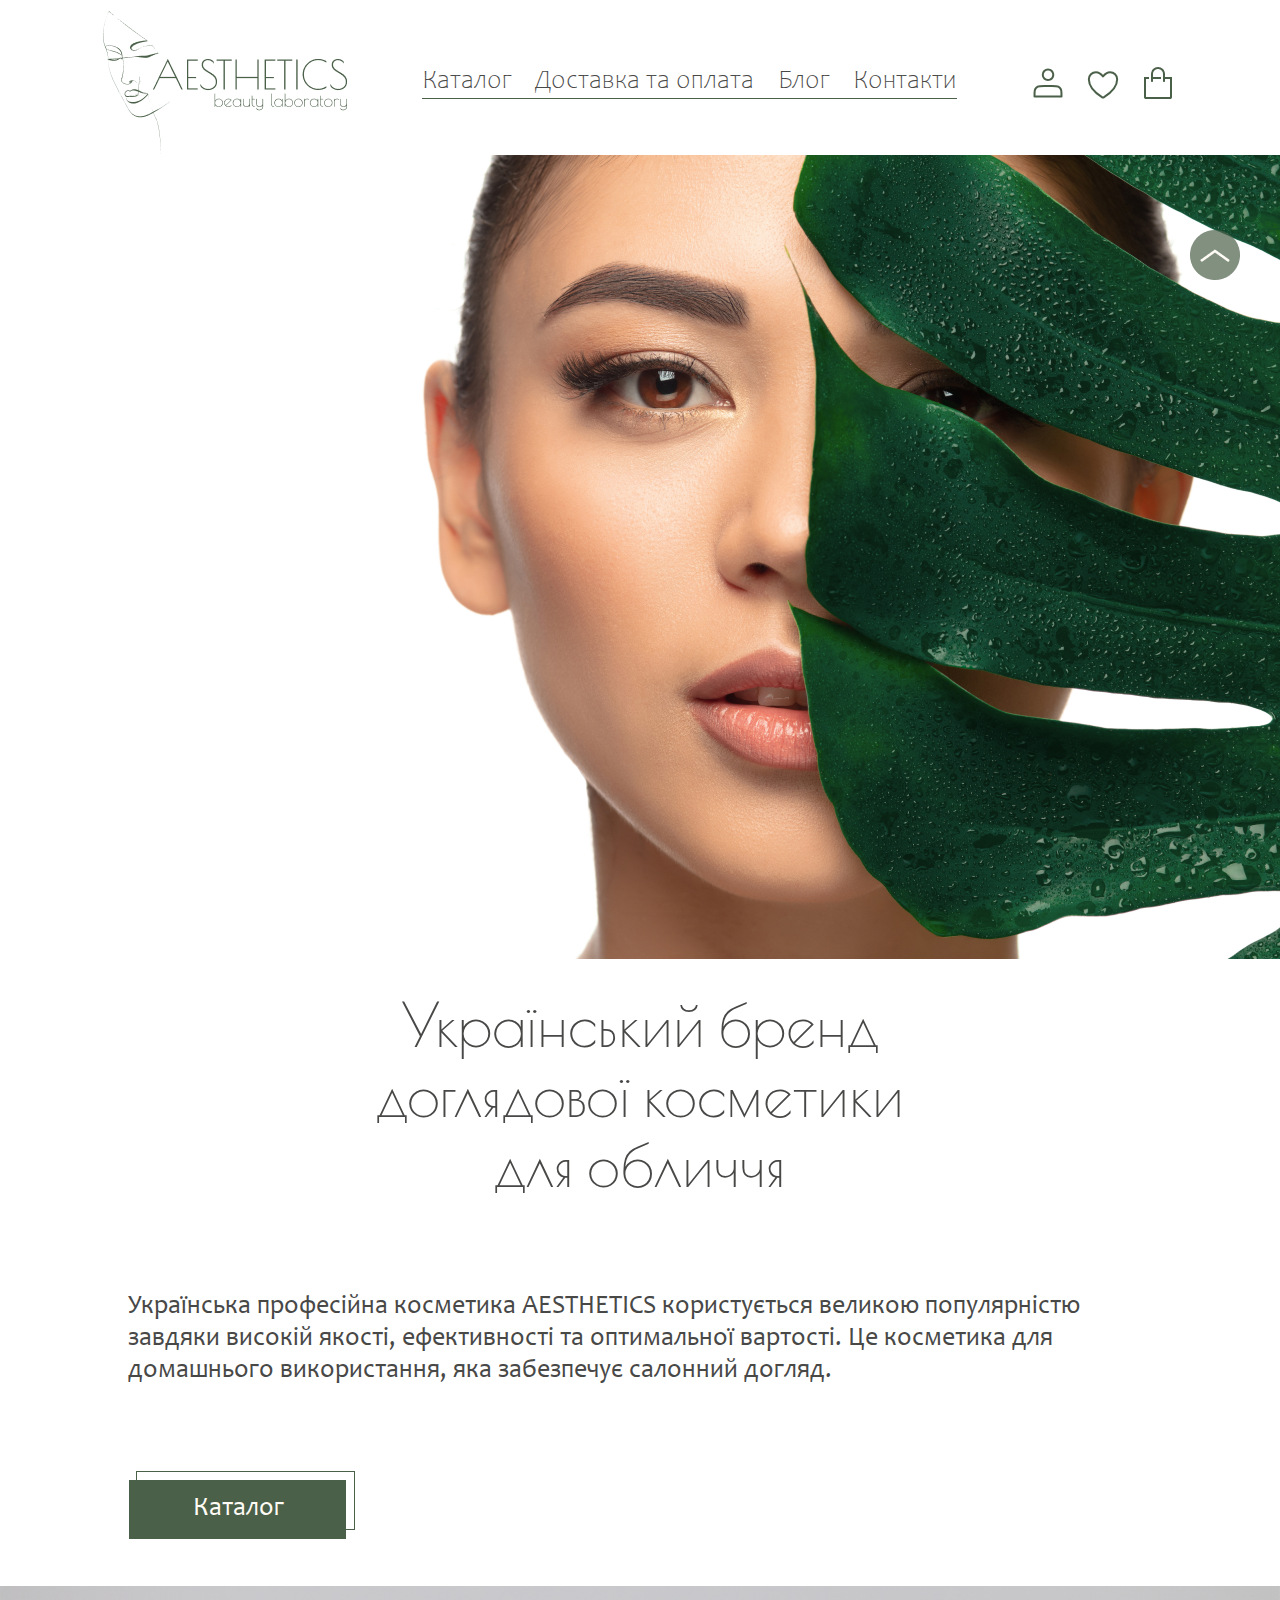
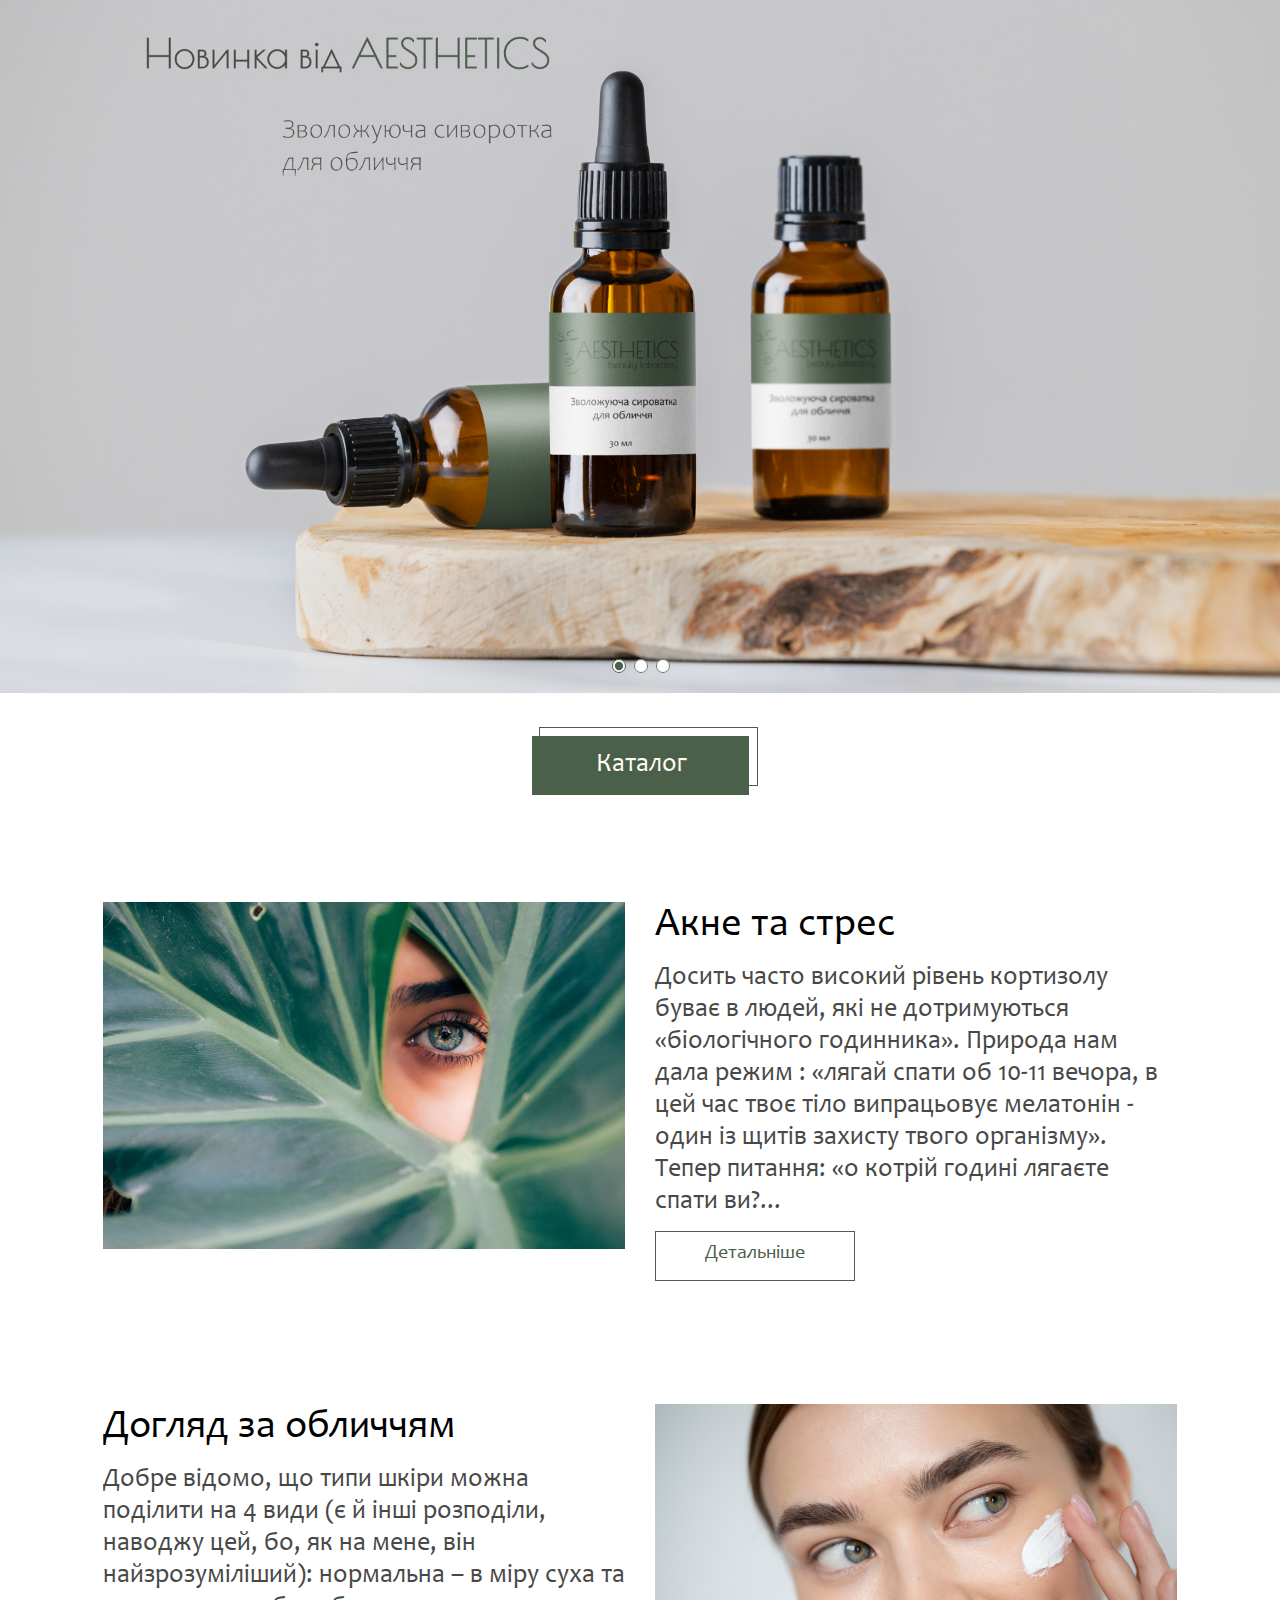
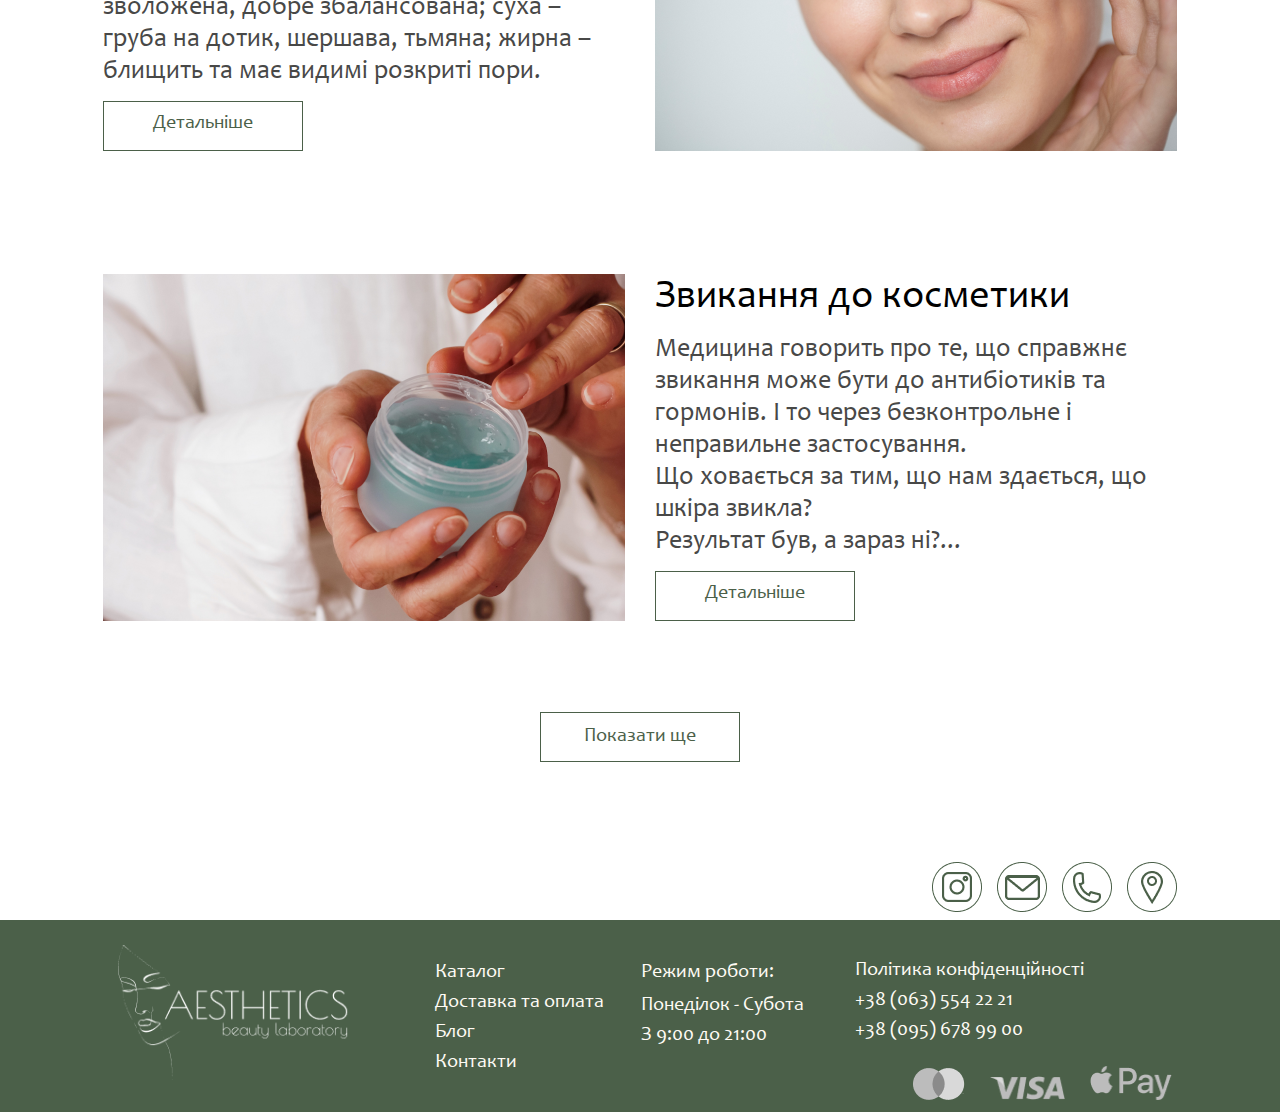
==== commit 8a5b4ee0: "Changed fonts on main page" ====
--- a/index.html
+++ b/index.html
@@ -281,6 +281,15 @@
 									<a href="tel:+380956789900">+38 (095) 678 99 00</a>
 								</li>
 						</ul>
+						<div class="footer-contacts-mobile">
+							<a href="#">Політика конфіденційності</a>
+							<div>
+								<a href="tel:+380635542221">+38 (063) 554 22 21</a>
+								<br>
+								<a href="tel:+380956789900">+38 (095) 678 99 00</a>
+							</div>
+						</div>
+						</ul>
 						<div class="payment-methods">
 							<ul>
 								<li class="mastercard">
--- a/css/all.css
+++ b/css/all.css
@@ -179,17 +179,23 @@
     padding-left: 16px;
   }
 }
-/* @media (max-width: 783px) {
+@media (max-width: 783px) {
   header{
     max-height: 700px;
   }
-} */
+}
 header .header-logo {
   max-width: 246px;
 }
-@media (max-width: 1074px) {
+@media (max-width: 1119px) {
   header .header-logo{
     max-width: 200px;
+  }
+}
+@media (max-width: 637px) {
+  header .header-logo{
+    margin: 0;
+    width: 150px;
   }
 }
 header .layout a{
@@ -546,11 +552,11 @@
   margin-left: 47.39%;
   margin-top: -40px;
 }
-.radio-btn form input[type="radio"]{
+.radio-btn form input{
   width: 20px;
   height: 20px;
   accent-color: var(--primary-accent-color);
-  background-color: transparent;
+  background-color: transparent !important;
 }
 .novelty .catalogue-btn-container {
   margin: 42px auto 108px auto;
@@ -579,6 +585,11 @@
   .main-blog ul{
     gap: 50px;
     margin: 0 auto 40px auto;
+  }
+}
+@media (max-width: 635px) {
+  .main-blog ul{
+    gap: 40px;
   }
 }
 .main-blog li {
@@ -627,14 +638,35 @@
     gap: 30px;
   }
 }
+@media (max-width: 635px) {
+  .main-blog .text{
+    gap: 10px;
+    max-width: 100%;
+    margin-left: 16px;
+    margin-right: 16px;
+  }
+}
 .main-blog h3 {
   color: var(--primary-header-color);
   margin: 0 0 12px 0;
   font-size: 40px;
   font-weight: 400;
 }
+@media (max-width: 635px) {
+  .main-blog h3{
+    font-size: 18px;
+    line-height: 122.222222%; /* 22px/18 */
+    margin-bottom: 0;
+  }
+}
 .main-blog p {
   color: var(--primary-text-color);
+}
+@media (max-width: 635px) {
+  .main-blog p{
+    font-size: 14px;
+    line-height: 122.222222%; /* 121.428571%; /* 17px/14 */
+  }
 }
 .main-blog .text .text-blog-1,
 .main-blog .text .text-blog-2,
@@ -675,6 +707,11 @@
     margin: 0 auto;
   }
 }
+@media (max-width: 635px) {
+  .main-blog-mobile{
+    width: 100%;
+  }
+}
 .main-blog .more-details-btn{
   display: block;
   position: relative;
@@ -688,12 +725,28 @@
   color: var(--primary-accent-color);
   text-align: center;
 }
+@media (max-width: 635px) {
+  .main-blog .more-details-btn{
+    margin-top: 0;
+    width: 132px;
+    height: 42px;
+    font-size: 18px;
+  }
+}
 .main-blog .more-details-btn::after {
   content: url("../images/icon_arrow_right.png");
   position: absolute;
   right: -38px;
   width: 70px;
   opacity: 0;
+}
+@media (max-width: 635px) {
+  .main-blog .more-details-btn::after{
+    content: url("../images/icon_arrow_right_mobile.png");
+    right: -5px;
+    width: 18px;
+    bottom: 9px; 
+  }
 }
 .main-blog .more-details-btn:hover::after {
   opacity: 1;
@@ -719,6 +772,15 @@
   line-height: 1;
   color: var(--primary-accent-color);
 }
+@media (max-width: 635px) {
+  .show-more-btn{
+    width: 132px;
+    min-height: 42px;
+    font-size: 20px;
+    line-height: 1.2; /* 24px/20 */
+    border: .5px solid var(--primary-accent-color);
+  }
+}
 .show-more-btn::after {
   content: url("../images/icon_arrow_down.png");
   position: absolute;
@@ -734,6 +796,11 @@
     margin-bottom: 70px;
   }
 }
+@media (max-width: 635px) {
+  .main-blog .show-more{
+    margin-bottom: 40px;
+  }
+}
 
 /* ----------------Footer Upper Section */
 .footer-quick-contacts ul{
@@ -746,6 +813,13 @@
   .footer-quick-contacts{
     padding-left: 16px;
     padding-right: 16px;
+  }
+}
+@media (max-width: 927px) {
+  .footer-quick-contacts ul{
+    gap: 20px;
+    margin-bottom: 3px;
+    padding-bottom: 0;
   }
 }
 .footer-instagram,
@@ -758,15 +832,29 @@
 }
 .footer-instagram{
   background: url("../images/icon_instagram.png") no-repeat center;
+  background-size: 50px;
 }
 .footer-email{
   background: url("../images/icon_email.png") no-repeat center;
+  background-size: 50px;
 }
 .footer-phone{
   background: url("../images/icon_phone.png") no-repeat center;
+  background-size: 50px;
 }
 .footer-location{
   background: url("../images/icon_location.png") no-repeat center;
+  background-size: 50px;
+}
+@media (max-width: 767px) {
+  .footer-instagram,
+  .footer-email,
+  .footer-phone,
+  .footer-location{
+    width: 31px;
+    height: 31px;
+    background-size: 30px;
+  }
 }
 .footer-instagram:hover,
 .footer-email:hover,
@@ -776,28 +864,48 @@
 }
 .footer-instagram:hover{
   background: url("../images/icon_instagram_hover.png") no-repeat center;
+  background-size: 49px;
 }
 .footer-email:hover{
   background: url("../images/icon_email_hover.png") no-repeat center;
+  background-size: 49px;
 }
 .footer-phone:hover{
   background: url("../images/icon_phone_hover.png") no-repeat center;
+  background-size: 49px;
 }
 .footer-location:hover{
   background: url("../images/icon_location_hover.png") no-repeat center;
+  background-size: 49px;
+}
+@media (max-width: 767px) {
+  .footer-instagram:hover,
+  .footer-email:hover,
+  .footer-phone:hover,
+  .footer-location:hover{
+    width: 31px;
+    height: 31px;
+    background-size: 31px;
+  }
 }
 
 /* ----------------Footer Main Section */
 .footer-main {
   background-color: var(--primary-accent-color);
-  min-height: 192px;
+  height: 192px;
   width: 100%;
 }
-@media (max-width: 1279px) {
+@media (max-width: 927px) {
   .footer-main{
     padding-right: 16px;
     padding-left: 16px;
     padding-bottom: 12px;
+    /* height: 280px; */
+  }
+}
+@media (max-width: 927px) {
+  .footer-main{
+    height: 280px;
   }
 }
 .footer-main .layout{
@@ -810,6 +918,13 @@
   font-size: 14px;
   line-height: 1.2;
 }
+@media (max-width: 927px) {
+  .footer-main .layout{
+    flex-direction: column;
+    flex-wrap: wrap;
+    justify-content: flex-start;
+  }
+}
 .footer-logo {
   margin: auto 85px auto 15px;
   display: flex;
@@ -821,13 +936,17 @@
     max-width: 200px;
   }
 }
-@media (max-width: 767px) {
+@media (max-width: 927px) {
   .footer-logo{
-    margin: auto 10px auto 0;
-    width: 100px;
+    margin: 14px 0 0 0;
+    max-width: 100px;
+    align-self: flex-start;
   }
 }
 .footer-nav{
+  display: flex;
+  flex-direction: column;
+  gap: 3px;
   margin: 38px 37px 25px 0;
 }
 @media (max-width: 1074px) {
@@ -835,6 +954,17 @@
     margin: 38px 20px 25px 0;
   }
 }
+@media (max-width: 927px) {
+  .footer-nav{
+    margin: 0;
+    order: 1;
+  }
+}
+@media (max-width: 927px) {
+  .footer-nav li{
+    margin-bottom: 3px;
+  }
+}
 .working-hours{
   margin: 38px 51px auto 0;
 }
@@ -843,11 +973,22 @@
     margin: 38px 20px auto 0;
   }
 }
+@media (max-width: 927px) {
+  .working-hours{
+    margin: 20px 30px 20px 0;
+    order: 0;
+  }
+}
 .working-hours h3{
   font-weight: 400;
 }
 .footer-last {
   margin-top: 36px;
+}
+@media (max-width: 927px) {
+  .footer-last{
+    order: 2;
+  }
 }
 .footer-main .footer-nav,
 .footer-main .working-hours,
@@ -859,8 +1000,24 @@
   line-height: 1.5;
   color: var(--secondary-text-color);
 }
+@media (max-width: 927px) {
+  .footer-main .footer-nav,
+  .footer-main .working-hours,
+  .footer-main .footer-last{
+    font-weight: 400;
+    font-size: 14px;
+    color: #FFFBF5;
+    line-height: 1.21; /* 17px/14 */
+  }
+}
+@media (max-width: 927px) {
+  .footer-main .footer-last{
+    margin-top: 97px;
+  }
+}
 .footer-main .footer-nav,
 .footer-main .footer-contacts{
+  display: block;
   transition: all 400ms ease-in-out;
 }
 .footer-main .footer-nav li:hover,
@@ -868,17 +1025,55 @@
 .footer-main .footer-contacts a:hover {
   transform: scale(1.1);
 }
+@media (max-width: 927px) {
+  .footer-main .footer-contacts{
+    display: none;
+  }
+}
+@media (max-width: 979px) {
+  .footer-main .footer-nav li:hover,
+  .footer-main .footer-contacts li:hover,
+  .footer-main .footer-contacts a:hover {
+    transform: none;
+  }
+}
+.footer-main .footer-contacts-mobile{
+  display: none;
+}
+@media (max-width: 927px) {
+  .footer-main .footer-contacts-mobile{
+    display: flex;
+    flex-direction: column;
+  }
+}
+@media (max-width: 927px) {
+  .footer-main .footer-contacts-mobile a{
+    order: 1;
+    margin-top: 37px;
+  }
+}
 .footer-main .payment-methods ul{
   display: flex;
   align-items: flex-end;
   justify-content: space-between;
   gap: 25px;
-  padding: 17px 0 0 58px;
-}
-@media (max-width: 979px) {
+  padding: 17px 5px 0 58px;
+}
+/* @media (max-width: 979px) {
   .footer-main .payment-methods ul{
-    padding: 17px 0 0 0;
-    gap: 10px;
+    padding: 0;
+    margin-top: 47px;
+    gap: 15px;
+  }
+} */
+@media (max-width: 927px) {
+  .footer-main .payment-methods ul{
+    margin-top: 44px;
+    position: absolute;
+    right: 0;
+    padding: 0;
+    margin-top: 47px;
+    gap: 15px;
   }
 }
 footer .payment-methods .mastercard,
@@ -887,19 +1082,22 @@
   transition: all 400ms ease-in-out;
 }
 footer .payment-methods .mastercard{
-  background: url("../images/icon_mastercard.png") no-repeat center;
+  background: url("../images/icon_mastercard.png") no-repeat;
   width: 52px;
   height: 32px;
+  background-size: 52px 32px;
 }
 footer .payment-methods .visa{
   background: url("../images/icon_visa.png") no-repeat center;
-  width: 76px;
+  width: 75px;
   height: 24px;
+  background-size: 75px 24px;
 }
 footer .payment-methods .apay{
   background: url("../images/icon_apay.png") no-repeat center;
   width: 82px;
   height: 34px;
+  background-size: 82px 34px;
 }
 footer .payment-methods .mastercard:hover,
 footer .payment-methods .visa:hover,
@@ -914,6 +1112,31 @@
 }
 footer .payment-methods .apay:hover{
   background: url("../images/icon_apay_color.png") no-repeat center;
+}
+@media (max-width: 927px) {
+  footer .payment-methods .mastercard,
+  footer .payment-methods .mastercard:hover{
+    width: 37px;
+    height:24px;
+    background-size: 37px 24px;
+  }
+}
+@media (max-width: 927px) {
+  footer .payment-methods .apay,
+  footer .payment-methods .apay:hover{
+    width: 59px;
+    height: 24px;
+    background-size: 59px 24px;
+  }
+}
+@media (max-width: 927px) {
+  footer .payment-methods .visa,
+  footer .payment-methods .visa:hover{
+    width: 54px;
+    height: 18px;
+    background-size: 54px 18px;
+    order: 1;
+  }
 }
 
 /* ------------------------------ Scrollbar */
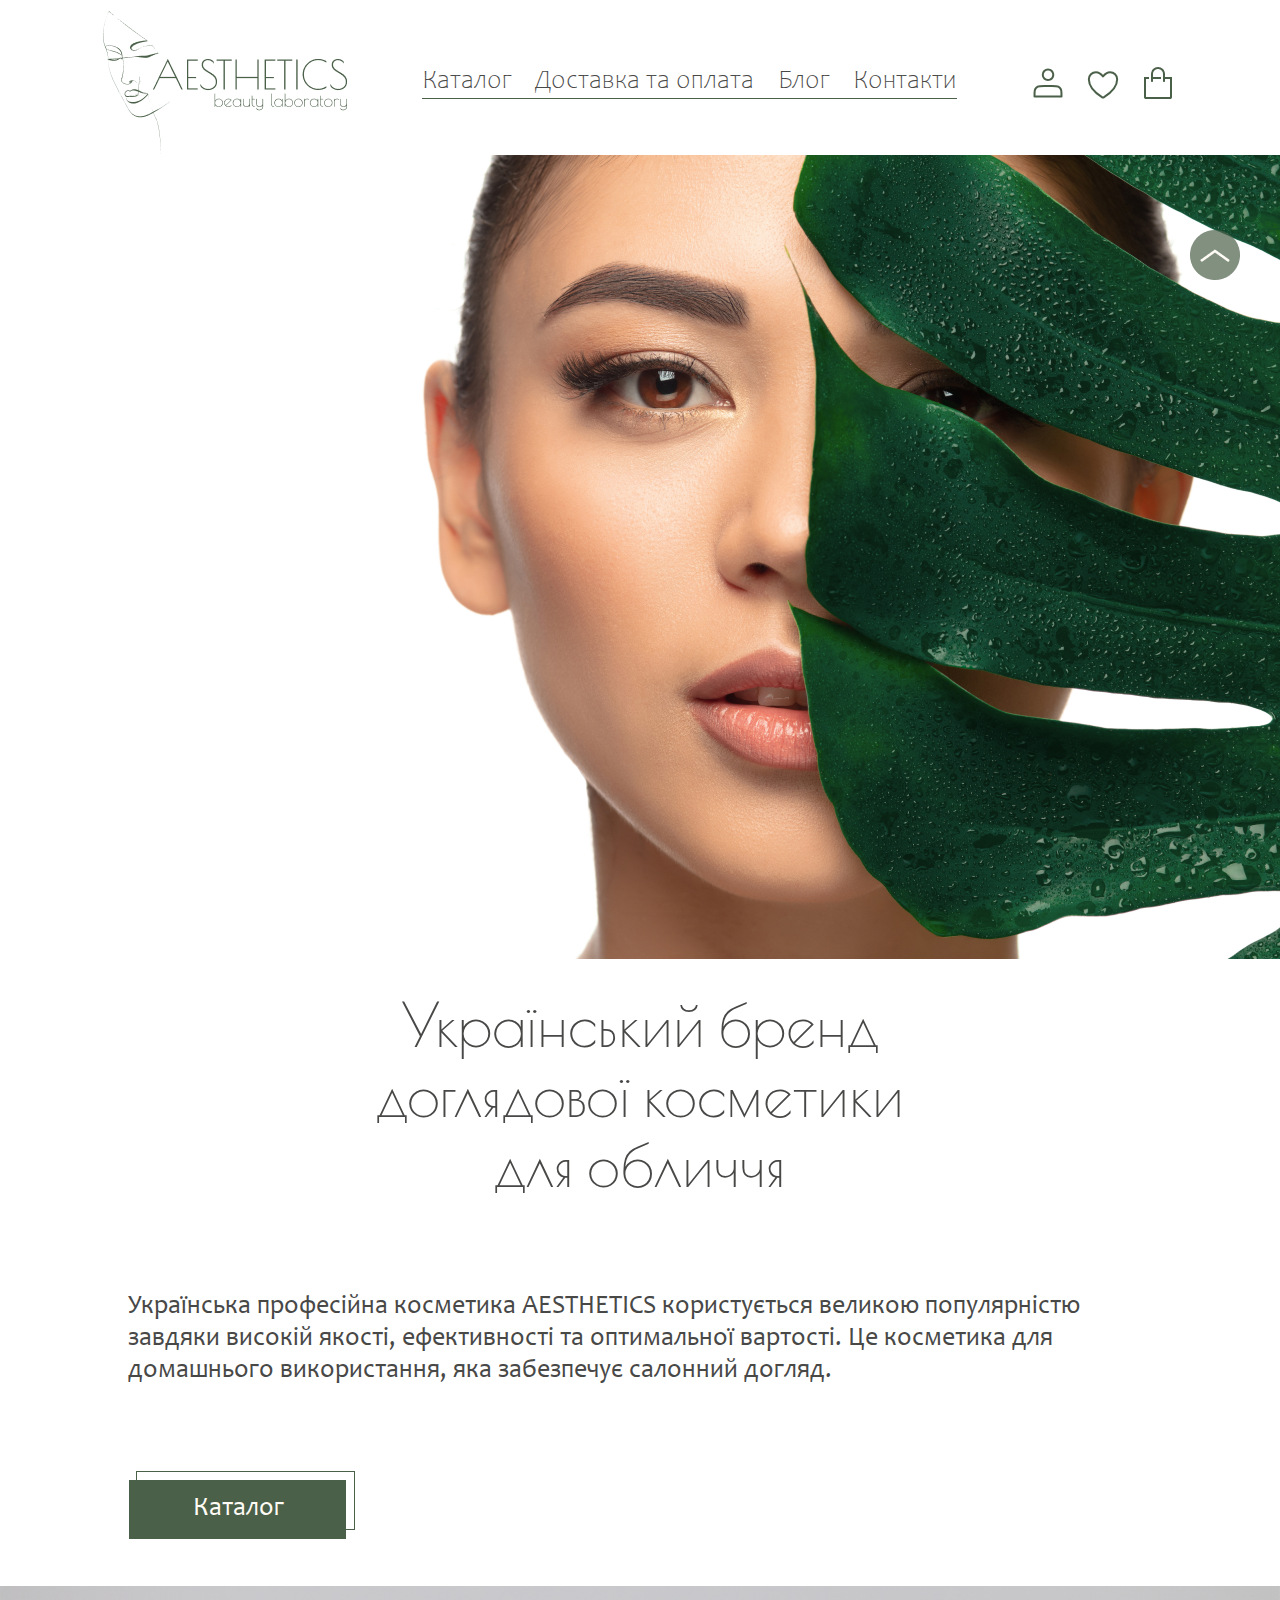
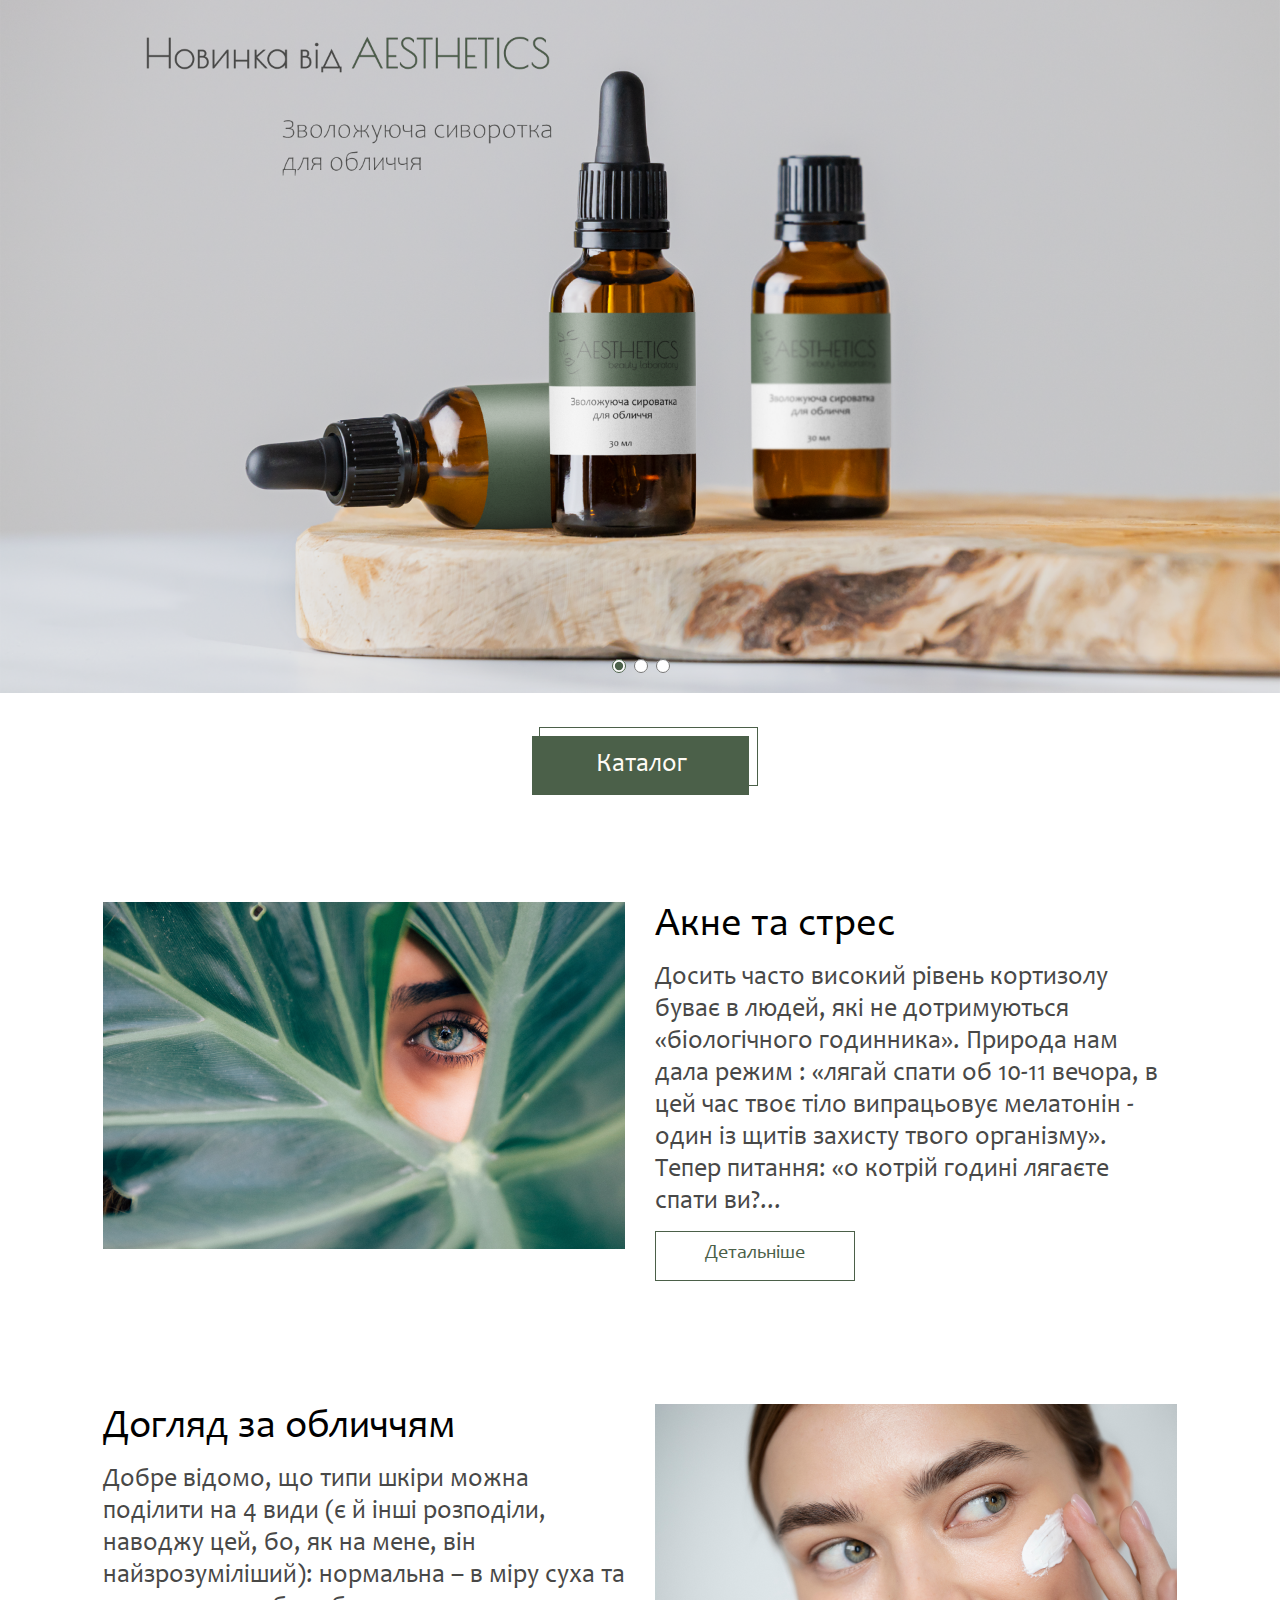
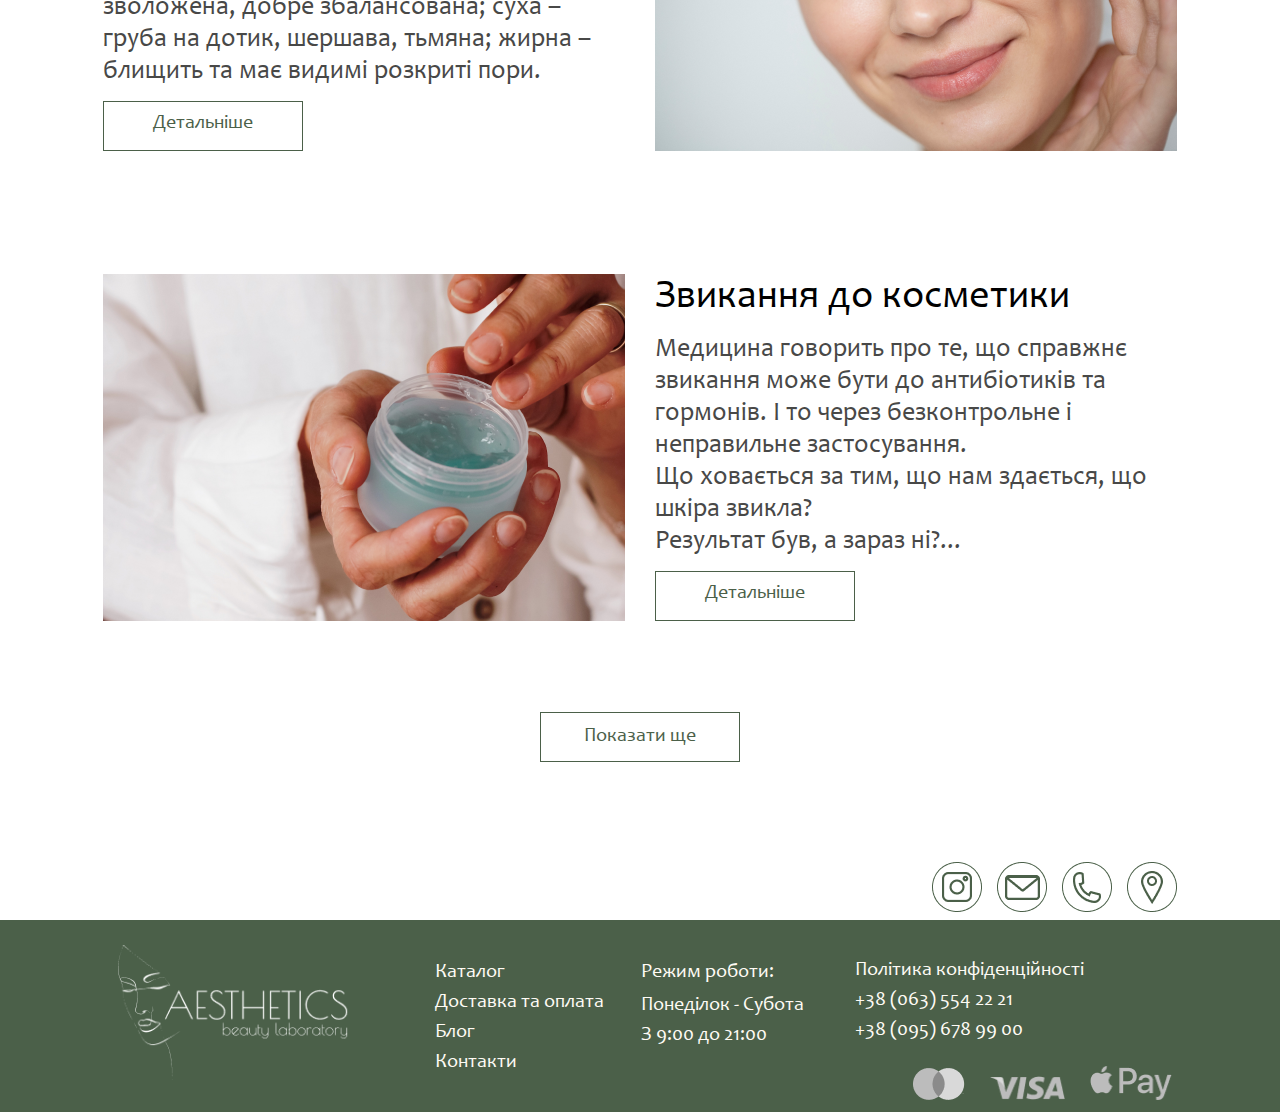
==== commit a68ba484: "Added burger menu" ====
--- a/index.html
+++ b/index.html
@@ -38,7 +38,7 @@
 						</li>
 					</ul>
 				</nav>
-				<ul class="user-utilities user-utilities-main">
+				<ul class="user-utilities">
 					<li class="nav-cabinet">
 						<a href="./personal_cabinet.html" target="_blank" rel="noopener noreferrer">
 						</a>
@@ -51,37 +51,24 @@
 						<a href="./basket.html" target="_blank" rel="noopener noreferrer">
 						</a>
 					</li>
+					<li class="burger-menu">
+						<button class="burger-btn"><img src="./images/burger-btn.png" alt="burger menu button"></button>
+						<ul class="menu">
+							<li>
+								<a href="./catalogue.html" target="_blank" rel="noopener noreferrer">Каталог</a>
+							</li>
+							<li>
+								<a href="./delivery_payment.html" target="_blank" rel="noopener noreferrer">Доставка та оплата</a>
+							</li>
+							<li>
+								<a href="./blog/acne_stress.html" target="_blank" rel="noopener noreferrer">Блог</a>
+							</li>
+							<li>
+								<a href="./contacts.html" target="_blank" rel="noopener noreferrer">Контакти</a>
+							</li>
+						</ul>
+					</li>
 				</ul>
-				<!-- <div class="mobile-menu-utilities">
-					<ul class="user-utilities-burger">
-						<li class="nav-cabinet">
-							<a href="./personal_cabinet.html" target="_blank" rel="noopener noreferrer">
-							</a>
-						</li>
-						<li class="nav-basket">
-							<a href="./basket.html" target="_blank" rel="noopener noreferrer">
-							</a>
-						</li>
-					</ul> -->
-					<!-- <div class="burger-menu">
-						<input class="menu-btn" type="checkbox" id="menu-btn" />
-						<label class="menu-icon" for="menu-btn"><span class="navicon"></span></label>
-						<ul class="menu">
-							<li>
-								<a href="./catalogue.html" target="_blank" rel="noopener noreferrer">Каталог</a>
-							</li>
-							<li>
-								<a href="./delivery_payment.html" target="_blank" rel="noopener noreferrer">Доставка та оплата</a>
-							</li>
-							<li>
-								<a href="./blog/acne_stress.html" target="_blank" rel="noopener noreferrer">Блог</a>
-							</li>
-							<li>
-								<a href="./contacts.html" target="_blank" rel="noopener noreferrer">Контакти</a>
-							</li>
-						</ul>
-					</div> -->
-				<!-- </div> -->
 			</div>
 		</header>
 		<main>
--- a/css/all.css
+++ b/css/all.css
@@ -105,7 +105,7 @@
 .layout {
   display: block;
   position:relative;
-  overflow: hidden;
+  /* overflow: hidden; */
   max-width: 1074px;
 	margin: 0 auto;
 }
@@ -115,14 +115,14 @@
 section{
   display: block;
   position:relative;
-  overflow: hidden;
+  /* overflow: hidden; */
   width: 100%;
   margin: 0 auto;
 }
 #content {
   display: block;
   position: relative;
-  overflow: hidden;
+  /* overflow: hidden; */
   width: 100%;
 }
 .main-scroll {
@@ -152,8 +152,8 @@
 @media (max-width: 1074px) {
   .main-scroll{
     display: block;
-    top: 185px;
-    left: 92%;
+    top: 230px;
+    left: 90%;
     width: 40px;
     height: 40px;
   }
@@ -177,11 +177,18 @@
   header{
     padding-right: 16px;
     padding-left: 16px;
+    position: relative;
   }
 }
 @media (max-width: 783px) {
   header{
-    max-height: 700px;
+    max-height: auto;
+    position: relative;
+  }
+}
+@media (max-width: 360px) {
+  header .layout{
+    margin-top: 0;
   }
 }
 header .header-logo {
@@ -200,6 +207,11 @@
 }
 header .layout a{
   max-height: 144px;
+}
+@media (max-width: 360px) {
+  header .layout a{
+    height: 86px;
+  }
 }
 header .nav {
   max-width: 678px;
@@ -251,6 +263,13 @@
 }
 @media (max-width: 783px) {
   header .user-utilities{
+    max-width: 114px;
+    position: relative; /* add this to set the position to relative */
+    z-index: 1; /* add this to make sure the user-utilities stay on top */
+  }
+}
+@media (max-width: 783px) {
+  header .user-utilities .nav-favorite{
     display: none;
   }
 }
@@ -259,13 +278,13 @@
   width: 39px;
   height: 39px;
 }
-
-/* @media (max-width 783px){
+@media (max-width: 783px){
   header .user-utilities a{
-    width: 30px;
-    height: 30px;
-  }
-} */
+    width: 24px;
+    height: 24px;
+    margin-right: 21px;
+  }
+}
 header .nav-cabinet a,
 header .nav-favorite a,
 header .nav-basket a {
@@ -279,21 +298,28 @@
 header .nav-cabinet a{
   background: url("data:image/svg+xml;charset=UTF-8,%3csvg width='37' height='37' viewBox='0 0 37 37' fill='none' xmlns='http://www.w3.org/2000/svg'%3e%3cpath d='M18.0078 15.0234C18.6973 15.0234 19.3799 14.8876 20.0169 14.6238C20.6539 14.36 21.2326 13.9733 21.7201 13.4857C22.2076 12.9982 22.5943 12.4195 22.8582 11.7825C23.122 11.1456 23.2578 10.4629 23.2578 9.77344C23.2578 9.084 23.122 8.40131 22.8582 7.76435C22.5943 7.12739 22.2076 6.54863 21.7201 6.06113C21.2326 5.57362 20.6539 5.18691 20.0169 4.92307C19.3799 4.65923 18.6973 4.52344 18.0078 4.52344C16.6154 4.52344 15.2801 5.07656 14.2955 6.06113C13.3109 7.04569 12.7578 8.38105 12.7578 9.77344C12.7578 11.1658 13.3109 12.5012 14.2955 13.4857C15.2801 14.4703 16.6154 15.0234 18.0078 15.0234V15.0234ZM4.50781 30.6234V31.5234H31.5078V30.6234C31.5078 27.2634 31.5078 25.5834 30.8538 24.2994C30.2786 23.1705 29.3607 22.2527 28.2318 21.6774C26.9478 21.0234 25.2678 21.0234 21.9078 21.0234H14.1078C10.7478 21.0234 9.06781 21.0234 7.78381 21.6774C6.65489 22.2527 5.73704 23.1705 5.16181 24.2994C4.50781 25.5834 4.50781 27.2634 4.50781 30.6234Z' stroke='%234B6049' stroke-width='2' stroke-linecap='round' stroke-linejoin='round'/%3e%3c/svg%3e ") no-repeat center;
 }
-/* @media (max-width: 783px) {
+@media (max-width: 783px) {
   header .nav-cabinet a{
     background: url("../images/icon_cabinet.png") no-repeat center;
-  }
-} */
+    background-size: 24px;
+  }
+}
 header .nav-cabinet a:hover{
   background: url("data:image/svg+xml;charset=UTF-8,%3csvg width='40' height='40' viewBox='0 0 40 40' fill='none' xmlns='http://www.w3.org/2000/svg'%3e%3cpath d='M20 40C31.0457 40 40 31.0457 40 20C40 8.95431 31.0457 0 20 0C8.95431 0 0 8.95431 0 20C0 31.0457 8.95431 40 20 40Z' fill='%234B6049'/%3e%3cpath d='M20 18C20.4596 18 20.9148 17.9095 21.3394 17.7336C21.764 17.5577 22.1499 17.2999 22.4749 16.9749C22.7999 16.6499 23.0577 16.264 23.2336 15.8394C23.4095 15.4148 23.5 14.9596 23.5 14.5C23.5 14.0404 23.4095 13.5852 23.2336 13.1606C23.0577 12.736 22.7999 12.3501 22.4749 12.0251C22.1499 11.7001 21.764 11.4423 21.3394 11.2664C20.9148 11.0905 20.4596 11 20 11C19.0717 11 18.1815 11.3687 17.5251 12.0251C16.8687 12.6815 16.5 13.5717 16.5 14.5C16.5 15.4283 16.8687 16.3185 17.5251 16.9749C18.1815 17.6313 19.0717 18 20 18V18ZM11 28.4V29H29V28.4C29 26.16 29 25.04 28.564 24.184C28.1805 23.4314 27.5686 22.8195 26.816 22.436C25.96 22 24.84 22 22.6 22H17.4C15.16 22 14.04 22 13.184 22.436C12.4314 22.8195 11.8195 23.4314 11.436 24.184C11 25.04 11 26.16 11 28.4Z' stroke='%23FFFBF5' stroke-width='1.33333' stroke-linecap='round' stroke-linejoin='round'/%3e%3c/svg%3e ") no-repeat center;
 }
+@media (max-width: 783px) {
+  header .nav-cabinet a:hover{
+    background: url("../images/icon_cabinet_hover.png") no-repeat center;
+    background-size: 24px;
+  }
+}
 header .nav-favorite a{
   background: url("data:image/svg+xml;charset=UTF-8,%3csvg width='37' height='37' viewBox='0 0 37 37' fill='none' xmlns='http://www.w3.org/2000/svg'%3e%3cg clip-path='url(%23clip0_498_3283)'%3e%3cpath d='M10.9232 7.27344C7.01176 7.27344 3.83984 10.4128 3.83984 14.2859C3.83984 17.4125 5.07943 24.833 17.2812 32.3343C17.4997 32.4673 17.7507 32.5376 18.0065 32.5376C18.2624 32.5376 18.5133 32.4673 18.7318 32.3343C30.9336 24.833 32.1732 17.4125 32.1732 14.2859C32.1732 10.4128 29.0013 7.27344 25.0898 7.27344C21.1784 7.27344 18.0065 11.5234 18.0065 11.5234C18.0065 11.5234 14.8346 7.27344 10.9232 7.27344Z' stroke='%234B6049' stroke-width='2' stroke-linecap='round' stroke-linejoin='round'/%3e%3c/g%3e%3cdefs%3e%3cclipPath id='clip0_498_3283'%3e%3crect width='32' height='28' fill='white' transform='translate(2.00781 6.02344)'/%3e%3c/clipPath%3e%3c/defs%3e%3c/svg%3e ") no-repeat center;
 }
 header .nav-favorite a:hover{
   background: url("data:image/svg+xml;charset=UTF-8,%3csvg width='40' height='40' viewBox='0 0 40 40' fill='none' xmlns='http://www.w3.org/2000/svg'%3e%3cpath d='M20 40C31.0457 40 40 31.0457 40 20C40 8.95431 31.0457 0 20 0C8.95431 0 0 8.95431 0 20C0 31.0457 8.95431 40 20 40Z' fill='%234B6049'/%3e%3cpath d='M15 11.0833C12.239 11.0833 10 13.2993 10 16.0333C10 18.2403 10.875 23.4783 19.488 28.7733C19.6423 28.8671 19.8194 28.9168 20 28.9168C20.1806 28.9168 20.3577 28.8671 20.512 28.7733C29.125 23.4783 30 18.2403 30 16.0333C30 13.2993 27.761 11.0833 25 11.0833C22.239 11.0833 20 14.0833 20 14.0833C20 14.0833 17.761 11.0833 15 11.0833Z' stroke='%23FFFBF5' stroke-width='1.41176' stroke-linecap='round' stroke-linejoin='round'/%3e%3c/svg%3e ") no-repeat center;
 }
-@media (max-width: 783px) {
+@media (max-width: 803px) {
   header .nav-favorite{
     display: none;
   }
@@ -306,10 +332,81 @@
 header .nav-basket a{
   background: url("data:image/svg+xml;charset=UTF-8,%3csvg width='36' height='36' viewBox='0 0 36 36' fill='none' xmlns='http://www.w3.org/2000/svg'%3e%3cg clip-path='url(%23clip0_9_1594)'%3e%3cpath d='M25 12.0156V9.061C25 8.14031 24.8189 7.22864 24.4672 6.37803C24.1154 5.52742 23.5998 4.75454 22.9497 4.10351C22.2997 3.45248 21.5281 2.93606 20.6788 2.58373C19.8295 2.23139 18.9193 2.05005 18 2.05005C17.0807 2.05005 16.1705 2.23139 15.3212 2.58373C14.4719 2.93606 13.7003 3.45248 13.0503 4.10351C12.4002 4.75454 11.8846 5.52742 11.5328 6.37803C11.1811 7.22864 11 8.14031 11 9.061V16.072C11 16.3376 11.1054 16.5923 11.2929 16.7802C11.4804 16.968 11.7348 17.0735 12 17.0735C12.2652 17.0735 12.5196 16.968 12.7071 16.7802C12.8946 16.5923 13 16.3376 13 16.072V14.0188H21V12.0156H13V9.061C13 7.73285 13.5268 6.45909 14.4645 5.51994C15.4021 4.58079 16.6739 4.05318 18 4.05318C19.3261 4.05318 20.5979 4.58079 21.5355 5.51994C22.4732 6.45909 23 7.73285 23 9.061V16.0219C23 16.2875 23.1054 16.5423 23.2929 16.7301C23.4804 16.9179 23.7348 17.0234 24 17.0234C24.2652 17.0234 24.5196 16.9179 24.7071 16.7301C24.8946 16.5423 25 16.2875 25 16.0219V14.0188H30V32.0469H6V14.0188H9V12.0156H4V32.1371C4 32.6444 4.20123 33.131 4.55943 33.4897C4.91762 33.8485 5.40344 34.05 5.91 34.05H30.09C30.5966 34.05 31.0824 33.8485 31.4406 33.4897C31.7988 33.131 32 32.6444 32 32.1371V12.0156H25Z' fill='%234B6049'/%3e%3c/g%3e%3cdefs%3e%3cclipPath id='clip0_9_1594'%3e%3crect width='36' height='36' fill='white'/%3e%3c/clipPath%3e%3c/defs%3e%3c/svg%3e ") no-repeat center;
 }
+@media (max-width: 783px) {
+  header .nav-basket a{
+    background: url("../images/icon_basket.png") no-repeat center;
+    background-size: 24px;
+  }
+}
 header .nav-basket a:hover{
   background: url("data:image/svg+xml;charset=UTF-8,%3csvg width='40' height='40' viewBox='0 0 40 40' fill='none' xmlns='http://www.w3.org/2000/svg'%3e%3cpath d='M20 40C31.0457 40 40 31.0457 40 20C40 8.95431 31.0457 0 20 0C8.95431 0 0 8.95431 0 20C0 31.0457 8.95431 40 20 40Z' fill='%234B6049'/%3e%3cpath d='M24.667 15.977V14.0072C24.667 13.3934 24.5463 12.7856 24.3118 12.2186C24.0772 11.6515 23.7335 11.1362 23.3002 10.7022C22.8668 10.2682 22.3524 9.92393 21.7862 9.68904C21.22 9.45415 20.6132 9.33325 20.0003 9.33325C19.3875 9.33325 18.7807 9.45415 18.2145 9.68904C17.6483 9.92393 17.1338 10.2682 16.7005 10.7022C16.2672 11.1362 15.9234 11.6515 15.6889 12.2186C15.4544 12.7856 15.3337 13.3934 15.3337 14.0072V18.6812C15.3337 18.8583 15.4039 19.0281 15.5289 19.1533C15.6539 19.2786 15.8235 19.3489 16.0003 19.3489C16.1771 19.3489 16.3467 19.2786 16.4717 19.1533C16.5968 19.0281 16.667 18.8583 16.667 18.6812V17.3124H22.0003V15.977H16.667V14.0072C16.667 13.1218 17.0182 12.2726 17.6433 11.6465C18.2684 11.0204 19.1163 10.6687 20.0003 10.6687C20.8844 10.6687 21.7322 11.0204 22.3573 11.6465C22.9825 12.2726 23.3337 13.1218 23.3337 14.0072V18.6478C23.3337 18.8249 23.4039 18.9947 23.5289 19.1199C23.6539 19.2452 23.8235 19.3155 24.0003 19.3155C24.1771 19.3155 24.3467 19.2452 24.4717 19.1199C24.5968 18.9947 24.667 18.8249 24.667 18.6478V17.3124H28.0003V29.3312H12.0003V17.3124H14.0003V15.977H10.667V29.3913C10.667 29.7295 10.8011 30.0539 11.0399 30.2931C11.2787 30.5322 11.6026 30.6666 11.9403 30.6666H28.0603C28.398 30.6666 28.7219 30.5322 28.9607 30.2931C29.1995 30.0539 29.3337 29.7295 29.3337 29.3913V15.977H24.667Z' fill='%23FFFBF5'/%3e%3c/svg%3e") no-repeat center;
 }
-
+@media (max-width: 783px) {
+  header .nav-basket a:hover{
+    background: url("../images/icon_basket_hover.png") no-repeat center;
+    background-size: 24px;
+  }
+}
+header .burger-menu{
+  display: none;
+  position: relative;
+}
+@media (max-width: 783px) {
+  header .burger-menu{
+    display: flex;
+    position: relative;
+    margin-top: 5px;
+    margin-left: auto;
+  }
+}
+header .burger-btn{
+  border: 0;
+  margin: 0;
+  padding: 0;
+}
+header .burger-btn:hover{
+  cursor: pointer;
+  transform: scale(1.3);
+}
+header .burger-btn img{
+  height: 12px;
+  width: 24px;
+}
+/* header .menu{
+  display: none;
+  position: relative;
+} */
+.burger-menu .menu {
+  display: none;
+  margin-top: 10px;
+  position: absolute; /* add this to set the position to absolute */
+  top: 100%; /* add this to position the menu below the burger button */
+  right: 0; /* add this to align the menu with the left side of the burger button */
+  width: 600%;
+  height: auto;
+  background-color: white; /* add this to set the background color of the menu */
+  padding: 10px; /* add this to set the padding of the menu */
+  border-radius: 10px;
+  box-shadow: 0px 2px 6px rgba(0, 0, 0, 0.25); /* add this to add a box shadow to the menu */
+  box-sizing: border-box;
+  z-index: 5; /* add this to make sure the menu stays on top of other elements */
+}
+.burger-menu .menu li a{
+  width: 100%;
+  font-size: 14px;
+  line-height: 2;
+  font-weight: bold;
+  transition: all 300ms ease-in-out;
+}
+.burger-menu .menu li a:hover,
+.burger-menu .menu li a:focus{
+  cursor: pointer;
+  transform: scale(1.1);
+}
+/* @media (max-width: 783px) {
+  header .menu{
+  }
+} */
 
 /* --------------------Main Page */
 /* --------------------First-View Section */
@@ -317,7 +414,7 @@
   display: flex;
   justify-content: space-between;
   align-items: center;
-  overflow: hidden;
+  /* overflow: hidden; */
   width: 100%;
   height: 100%;
 }
@@ -349,6 +446,12 @@
     position: relative;
     right: 0;
     width: 100%;
+  }
+}
+@media (max-width: 783px) {
+  .first-view .img-holder{
+    overflow: visible;
+    z-index: 0;
   }
 }
 @media (max-width: 360px) {
